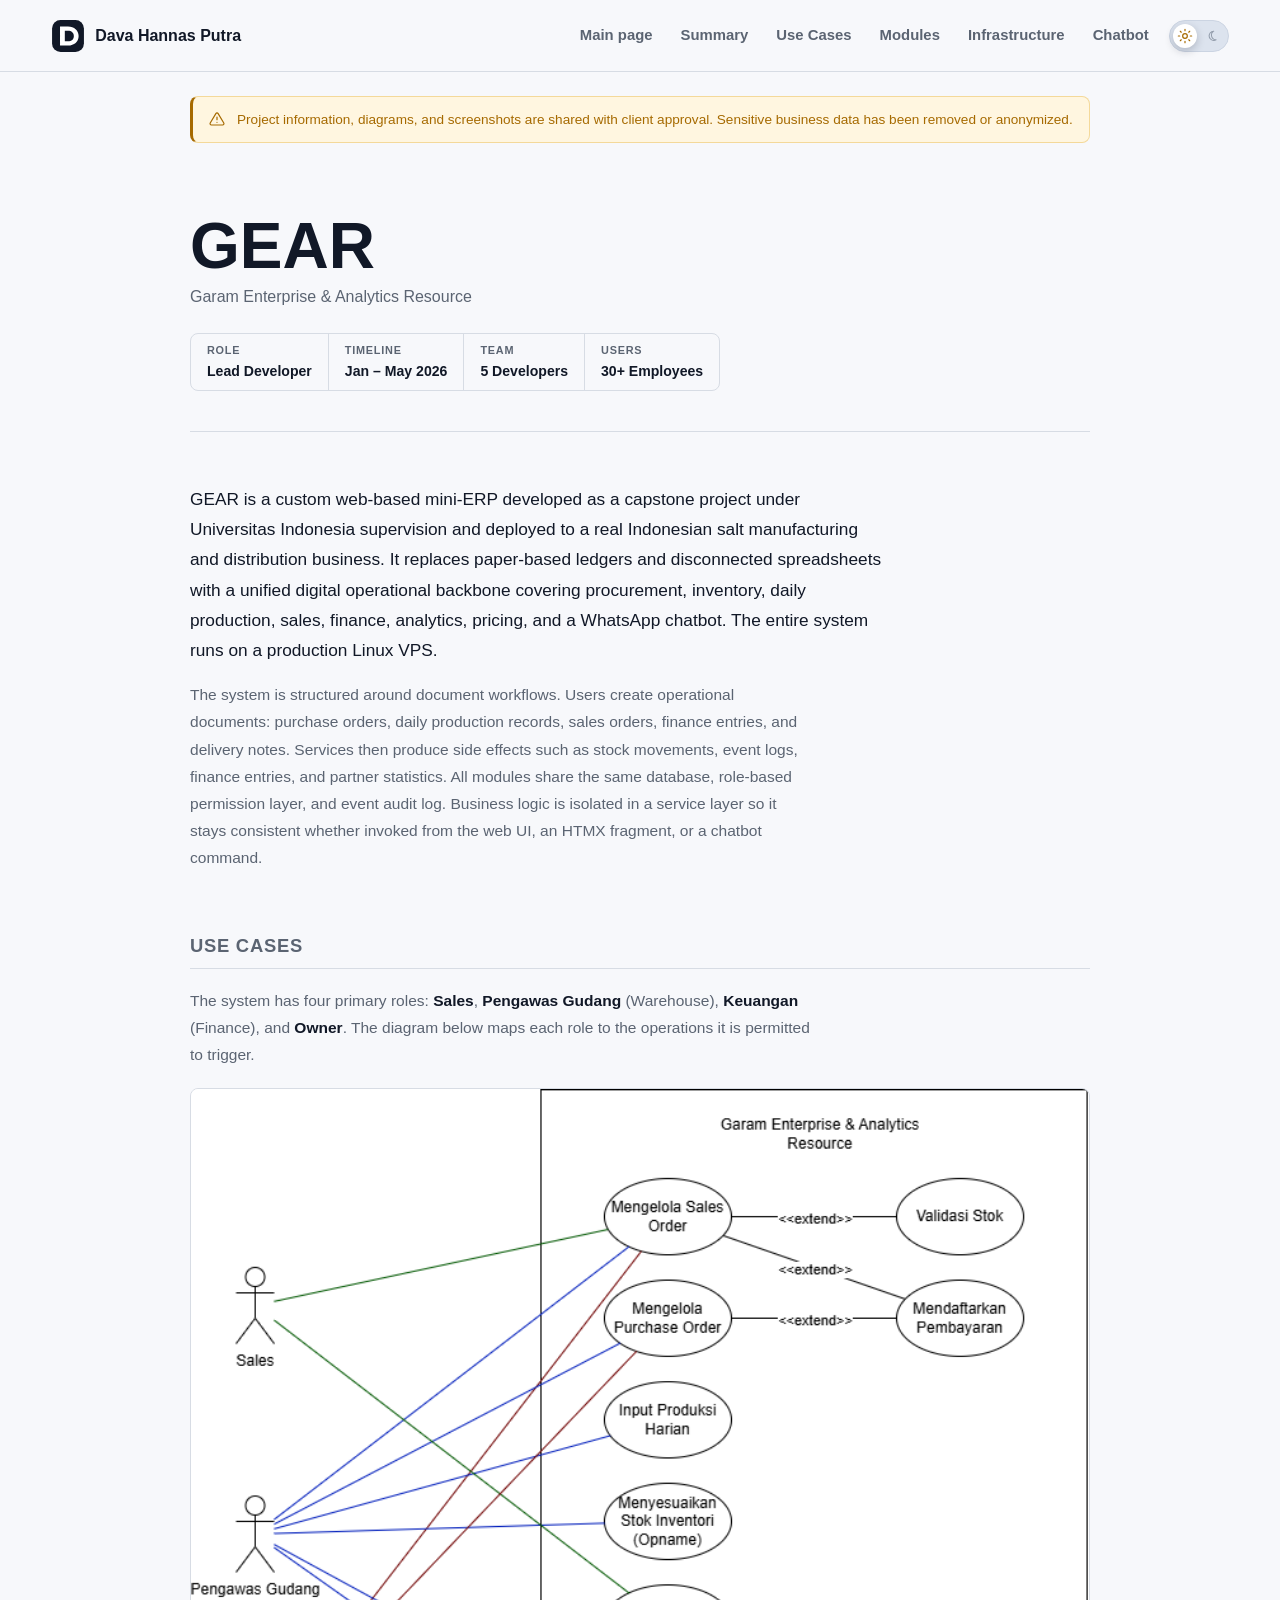
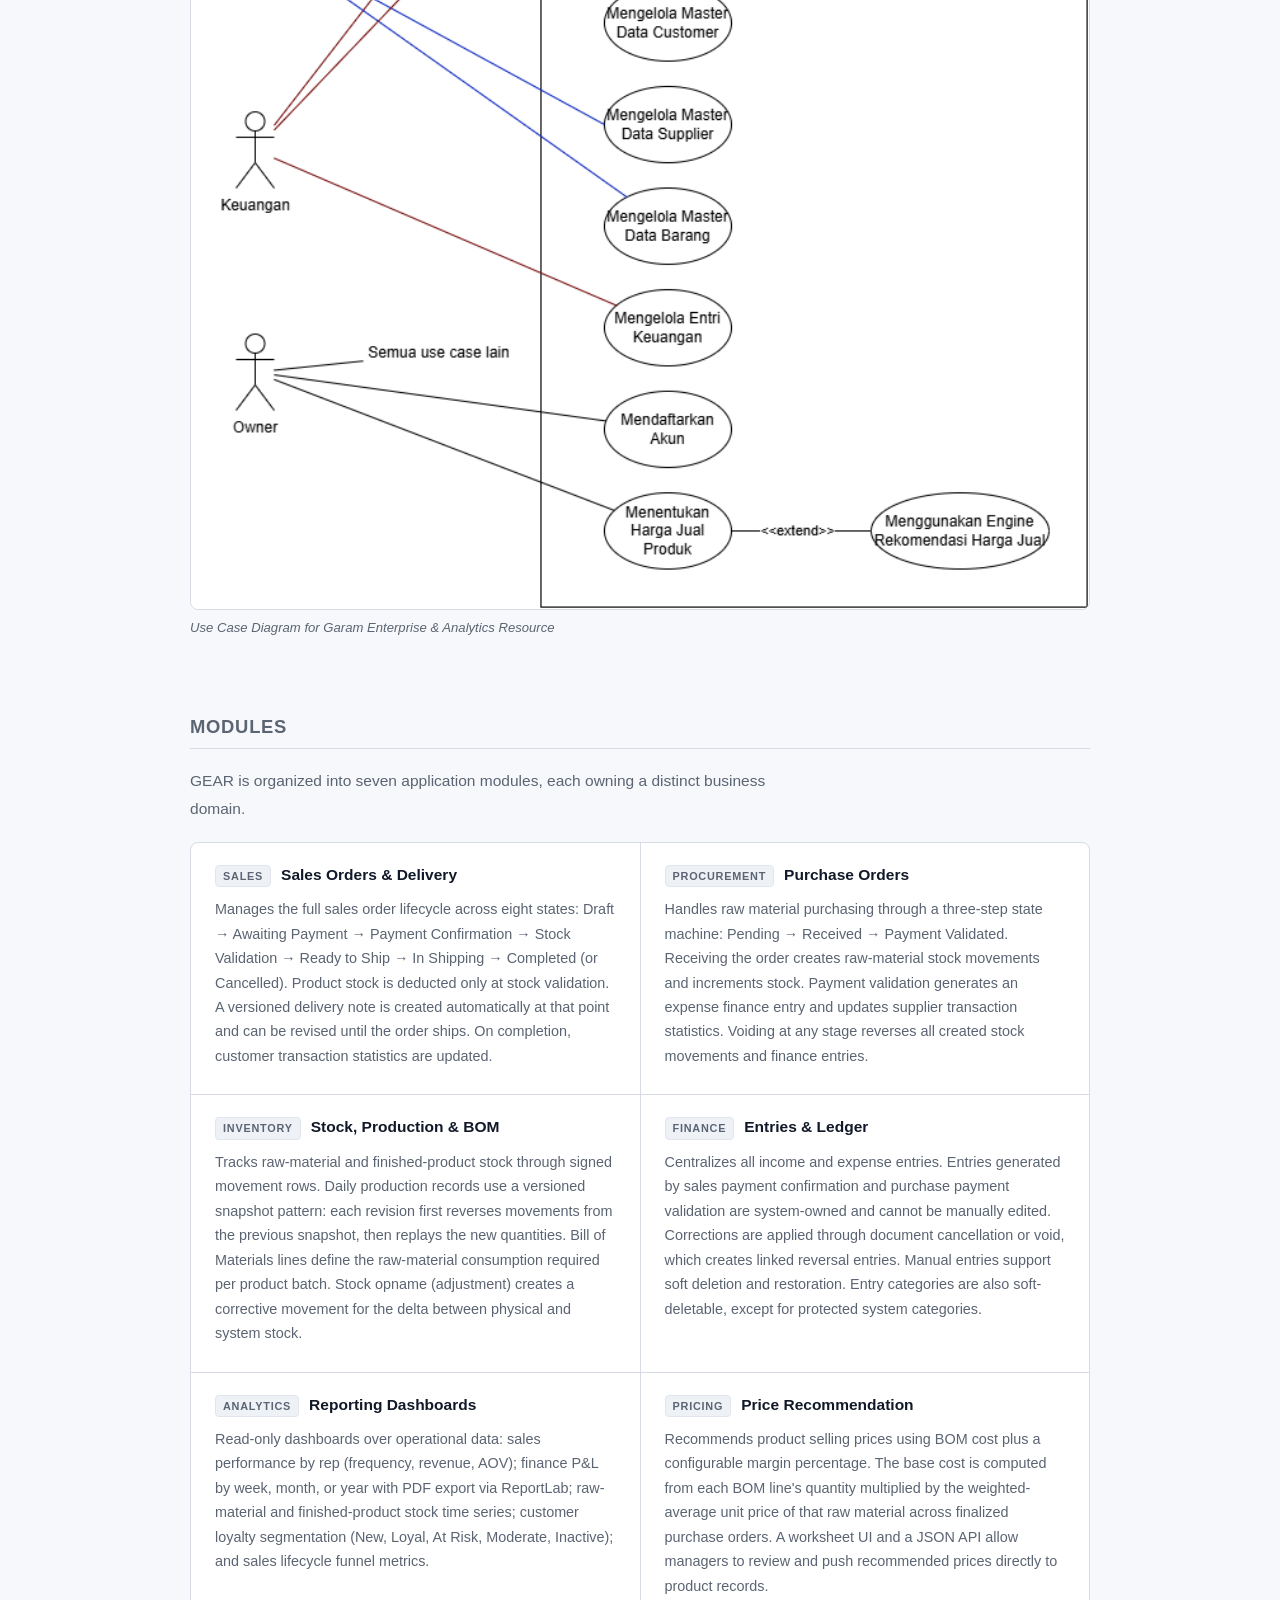
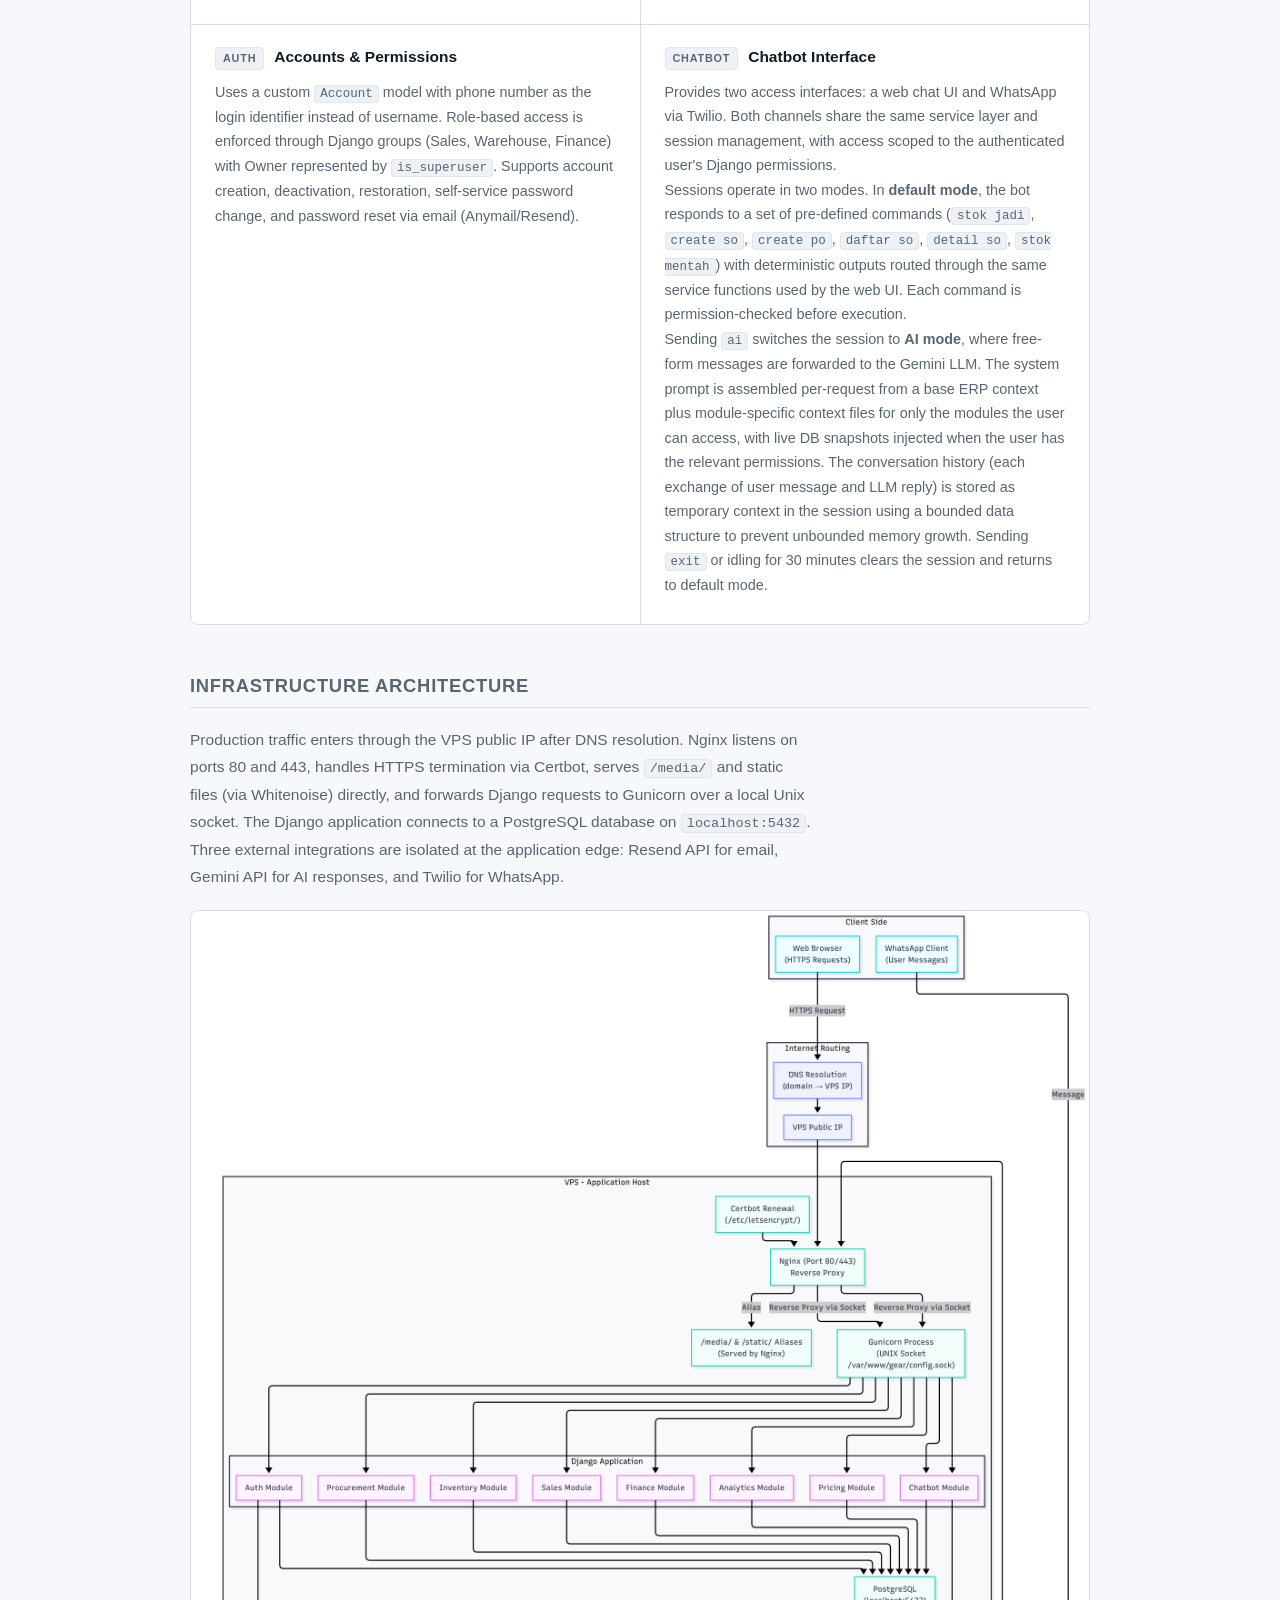
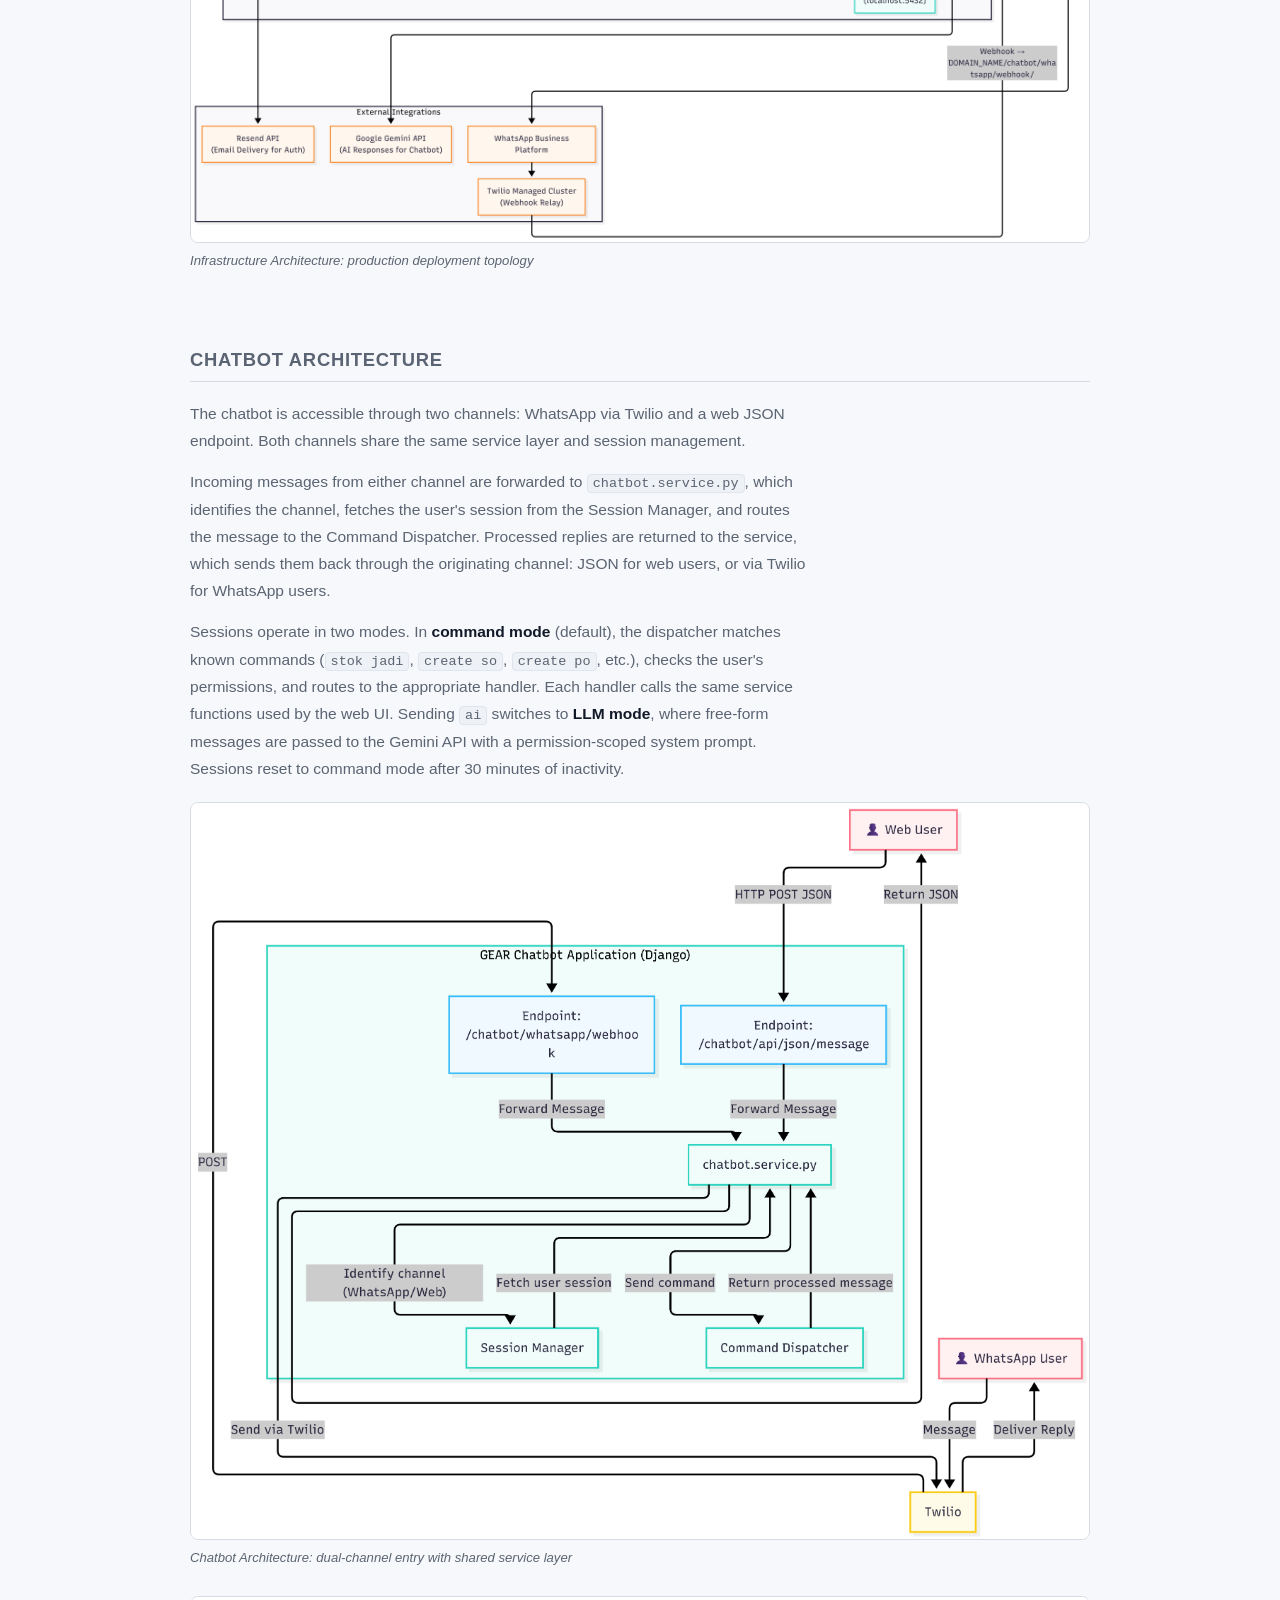
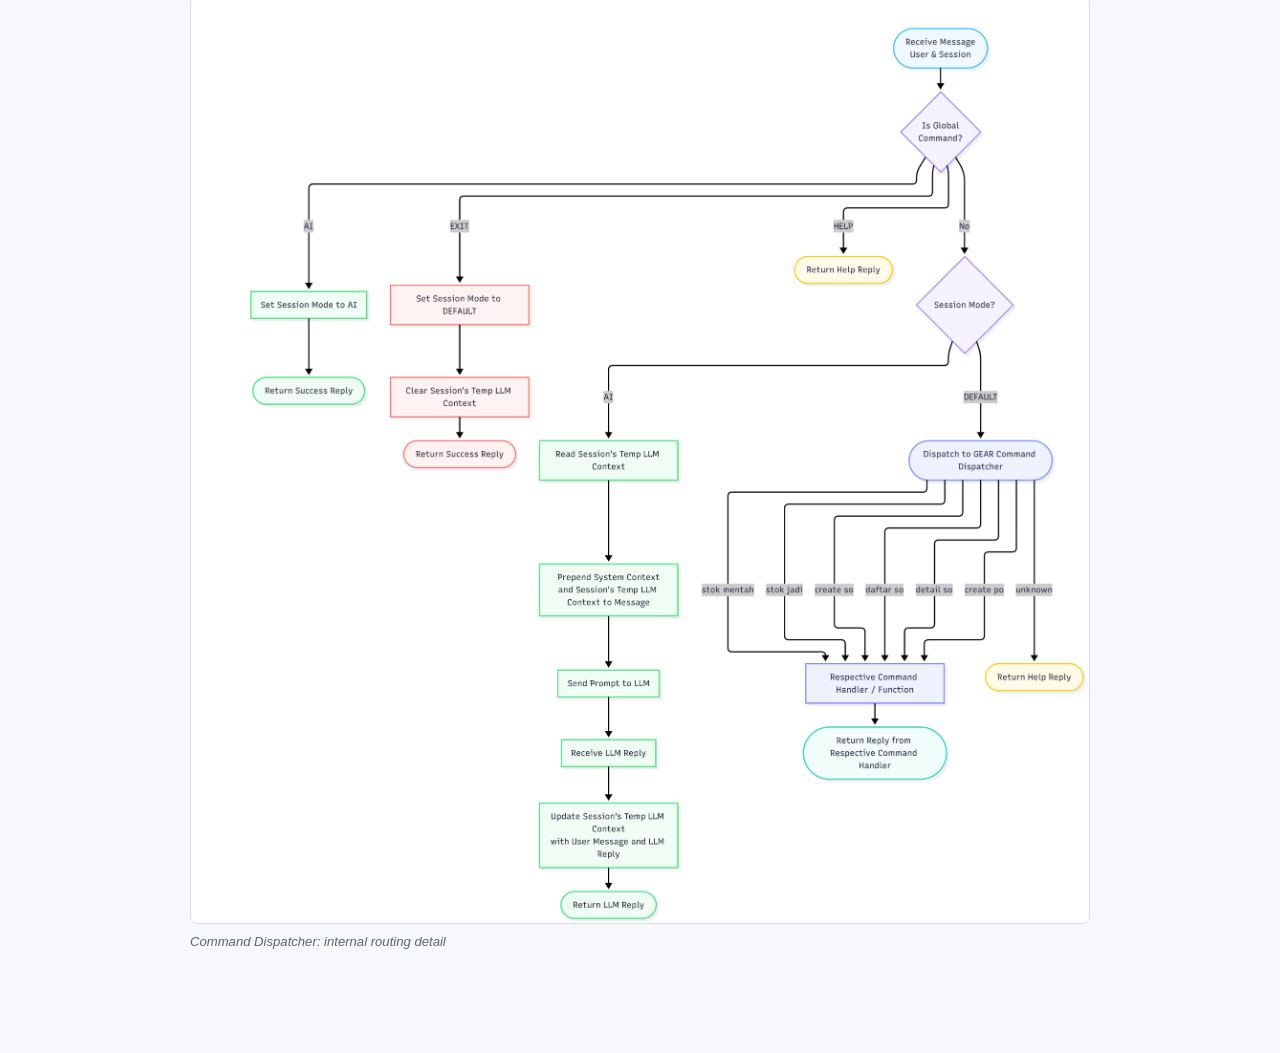
==== gear.html @ cff5798b "feat: add case study for silverscreen" ====
<!DOCTYPE html>
<html lang="en">
  <head>
    <meta charset="UTF-8" />
    <meta name="viewport" content="width=device-width, initial-scale=1.0" />
    <title>GEAR Case Study | Dava Hannas Putra</title>
    <meta
      name="description"
      content="Technical case study for GEAR (Garam Enterprise &amp; Analytics Resource), a custom mini-ERP for a salt manufacturing and distribution company."
    />
    <link rel="icon" type="image/svg+xml" href="assets/d-mark.svg?v=3" />
    <script>
      try {
        if (localStorage.getItem("portfolio-theme") === "dark") {
          document.documentElement.dataset.theme = "dark";
        }
      } catch {}
    </script>
    <link rel="stylesheet" href="styles.css?v=7" />
    <link rel="stylesheet" href="project-detail.css?v=4" />
  </head>
  <body>
    <header class="site-header">
      <a class="brand" href="index.html" aria-label="Dava Hannas Putra portfolio home">
        <img class="brand-mark" src="assets/d-mark.svg?v=3" alt="" />
        <span>Dava Hannas Putra</span>
      </a>
      <div class="header-controls">
        <nav class="site-nav" aria-label="Page navigation">
          <a href="index.html#experience">Main page</a>
          <a href="#summary">Summary</a>
          <a href="#use-cases">Use Cases</a>
          <a href="#modules">Modules</a>
          <a href="#infrastructure">Infrastructure</a>
          <a href="#chatbot">Chatbot</a>
        </nav>
        <button
          class="theme-toggle"
          type="button"
          aria-label="Switch to dark mode"
          aria-pressed="false"
          title="Switch to dark mode"
        >
          <span class="theme-toggle-track" aria-hidden="true">
            <svg class="theme-icon theme-icon-sun" viewBox="0 0 24 24">
              <circle cx="12" cy="12" r="3.5" />
              <path d="M12 2v2M12 20v2M4.93 4.93l1.42 1.42M17.66 17.66l1.41 1.41M2 12h2M20 12h2M4.93 19.07l1.42-1.41M17.66 6.34l1.41-1.41" />
            </svg>
            <svg class="theme-icon theme-icon-moon" viewBox="0 0 24 24">
              <path d="M20.4 15.2A8.5 8.5 0 0 1 8.8 3.6 8.5 8.5 0 1 0 20.4 15.2Z" />
            </svg>
            <span class="theme-toggle-thumb"></span>
          </span>
        </button>
      </div>
    </header>

    <main class="cs-main">

      <div class="cs-notice" role="note">
        <svg viewBox="0 0 24 24" aria-hidden="true"><path d="M12 9v4M12 17h.01M10.29 3.86L1.82 18a2 2 0 0 0 1.71 3h16.94a2 2 0 0 0 1.71-3L13.71 3.86a2 2 0 0 0-3.42 0Z"/></svg>
        <p>Project information, diagrams, and screenshots are shared with client approval. Sensitive business data has been removed or anonymized.</p>
      </div>

      <!-- ── Page header ──────────────────────────────────────────── -->
      <div class="cs-header">

        <h1>GEAR</h1>
        <p class="cs-subtitle">Garam Enterprise &amp; Analytics Resource</p>
        <dl class="cs-meta">
          <div><dt>Role</dt><dd>Lead Developer</dd></div>
          <div><dt>Timeline</dt><dd>Jan – May 2026</dd></div>
          <div><dt>Team</dt><dd>5 Developers</dd></div>
          <div><dt>Users</dt><dd>30+ Employees</dd></div>
        </dl>
      </div>

      <!-- ── High-level description ───────────────────────────────── -->
      <section class="cs-section" id="summary">
        <p class="cs-lead">
          GEAR is a custom web-based mini-ERP developed as a capstone project under Universitas Indonesia
          supervision and deployed to a real Indonesian salt manufacturing and distribution business.
          It replaces paper-based ledgers and disconnected spreadsheets with a unified digital operational
           backbone covering procurement, inventory, daily production, sales, finance, analytics, pricing,
           and a WhatsApp chatbot. The entire system runs on a production Linux VPS.
        </p>
        <p class="cs-body">
           The system is structured around document workflows. Users create operational documents: purchase
           orders, daily production records, sales orders, finance entries, and delivery notes. Services then
           produce side effects such as stock movements, event logs, finance entries, and partner statistics.
          All modules share the same database, role-based permission layer, and event audit log. Business logic
          is isolated in a service layer so it stays consistent whether invoked from the web UI, an HTMX
          fragment, or a chatbot command.
        </p>
      </section>

      <!-- ── Use Case Diagram ─────────────────────────────────────── -->
      <section class="cs-section" id="use-cases">
        <h2>Use Cases</h2>
        <p class="cs-body">
          The system has four primary roles: <strong>Sales</strong>, <strong>Pengawas Gudang</strong>
          (Warehouse), <strong>Keuangan</strong> (Finance), and <strong>Owner</strong>. The diagram below maps
          each role to the operations it is permitted to trigger.
        </p>
        <figure class="cs-figure">
          <img
            src="assets/gear/diagrams/gear-ucd.png"
            alt="GEAR use case diagram showing roles and permitted operations"
            loading="lazy"
          />
          <figcaption>Use Case Diagram for Garam Enterprise &amp; Analytics Resource</figcaption>
        </figure>
      </section>

      <!-- ── Module Cards ─────────────────────────────────────────── -->
      <section class="cs-section" id="modules">
        <h2>Modules</h2>
        <p class="cs-body">
          GEAR is organized into seven application modules, each owning a distinct business domain.
        </p>
        <div class="cs-module-grid">

          <article class="cs-module-card">
            <div class="cs-module-head">
              <span class="cs-module-tag">Sales</span>
              <h3>Sales Orders &amp; Delivery</h3>
            </div>
            <p>
              Manages the full sales order lifecycle across eight states: Draft → Awaiting Payment →
              Payment Confirmation → Stock Validation → Ready to Ship → In Shipping → Completed (or Cancelled).
              Product stock is deducted only at stock validation. A versioned delivery note is created
              automatically at that point and can be revised until the order ships. On completion, customer
              transaction statistics are updated.
            </p>
          </article>

          <article class="cs-module-card">
            <div class="cs-module-head">
              <span class="cs-module-tag">Procurement</span>
              <h3>Purchase Orders</h3>
            </div>
            <p>
              Handles raw material purchasing through a three-step state machine: Pending → Received →
              Payment Validated. Receiving the order creates raw-material stock movements and increments stock.
              Payment validation generates an expense finance entry and updates supplier transaction statistics.
              Voiding at any stage reverses all created stock movements and finance entries.
            </p>
          </article>

          <article class="cs-module-card">
            <div class="cs-module-head">
              <span class="cs-module-tag">Inventory</span>
              <h3>Stock, Production &amp; BOM</h3>
            </div>
            <p>
              Tracks raw-material and finished-product stock through signed movement rows. Daily production
              records use a versioned snapshot pattern: each revision first reverses movements from the
              previous snapshot, then replays the new quantities. Bill of Materials lines define the
              raw-material consumption required per product batch. Stock opname (adjustment) creates a
              corrective movement for the delta between physical and system stock.
            </p>
          </article>

          <article class="cs-module-card">
            <div class="cs-module-head">
              <span class="cs-module-tag">Finance</span>
              <h3>Entries &amp; Ledger</h3>
            </div>
            <p>
              Centralizes all income and expense entries. Entries generated by sales payment confirmation and
              purchase payment validation are system-owned and cannot be manually edited. Corrections are
              applied through document cancellation or void, which creates linked reversal entries. Manual entries
              support soft deletion and restoration. Entry categories are also soft-deletable, except for
              protected system categories.
            </p>
          </article>

          <article class="cs-module-card">
            <div class="cs-module-head">
              <span class="cs-module-tag">Analytics</span>
              <h3>Reporting Dashboards</h3>
            </div>
            <p>
              Read-only dashboards over operational data: sales performance by rep (frequency, revenue, AOV);
              finance P&amp;L by week, month, or year with PDF export via ReportLab; raw-material and
              finished-product stock time series; customer loyalty segmentation (New, Loyal, At Risk,
              Moderate, Inactive); and sales lifecycle funnel metrics.
            </p>
          </article>

          <article class="cs-module-card">
            <div class="cs-module-head">
              <span class="cs-module-tag">Pricing</span>
              <h3>Price Recommendation</h3>
            </div>
            <p>
              Recommends product selling prices using BOM cost plus a configurable margin percentage. The base
              cost is computed from each BOM line's quantity multiplied by the weighted-average unit price of
              that raw material across finalized purchase orders. A worksheet UI and a JSON API allow managers
              to review and push recommended prices directly to product records.
            </p>
          </article>

          <article class="cs-module-card">
            <div class="cs-module-head">
              <span class="cs-module-tag">Auth</span>
              <h3>Accounts &amp; Permissions</h3>
            </div>
            <p>
              Uses a custom <code>Account</code> model with phone number as the login identifier instead of
              username. Role-based access is enforced through Django groups (Sales, Warehouse, Finance) with
              Owner represented by <code>is_superuser</code>. Supports account creation, deactivation,
              restoration, self-service password change, and password reset via email (Anymail/Resend).
            </p>
          </article>

          <article class="cs-module-card">
            <div class="cs-module-head">
              <span class="cs-module-tag">Chatbot</span>
              <h3>Chatbot Interface</h3>
            </div>
            <p>
              Provides two access interfaces: a web chat UI and WhatsApp via Twilio. Both channels share the
              same service layer and session management, with access scoped to the authenticated user's
              Django permissions.
            </p>
            <p>
              Sessions operate in two modes. In <strong>default mode</strong>, the bot responds to a set of
              pre-defined commands (<code>stok jadi</code>, <code>create so</code>, <code>create po</code>,
              <code>daftar so</code>, <code>detail so</code>, <code>stok mentah</code>) with deterministic
              outputs routed through the same service functions used by the web UI. Each command is
              permission-checked before execution.
            </p>
            <p>
              Sending <code>ai</code> switches the session to <strong>AI mode</strong>, where free-form
              messages are forwarded to the Gemini LLM. The system prompt is assembled per-request from a
              base ERP context plus module-specific context files for only the modules the user can access,
              with live DB snapshots injected when the user has the relevant permissions. The conversation
              history (each exchange of user message and LLM reply) is stored as temporary context in the
              session using a bounded data structure to prevent unbounded memory growth. Sending
              <code>exit</code> or idling for 30 minutes clears the session and returns to default mode.
            </p>
          </article>

        </div>
      </section>

      <!-- ── Infrastructure ───────────────────────────────────────── -->
      <section class="cs-section" id="infrastructure">
        <h2>Infrastructure Architecture</h2>
        <p class="cs-body">
          Production traffic enters through the VPS public IP after DNS resolution. Nginx listens on ports 80
          and 443, handles HTTPS termination via Certbot, serves <code>/media/</code> and static files
          (via Whitenoise) directly, and forwards Django requests to Gunicorn over a local Unix socket.
           The Django application connects to a PostgreSQL database on <code>localhost:5432</code>.
           Three external integrations are isolated at the application edge: Resend API for email,
           Gemini API for AI responses, and Twilio for WhatsApp.
        </p>
        <figure class="cs-figure">
          <img
            src="assets/gear/diagrams/gear-infra-arch.png"
            alt="GEAR infrastructure architecture diagram"
            loading="lazy"
          />
          <figcaption>Infrastructure Architecture: production deployment topology</figcaption>
        </figure>
      </section>

      <!-- ── Chatbot Architecture ─────────────────────────────────── -->
      <section class="cs-section" id="chatbot">
        <h2>Chatbot Architecture</h2>
        <p class="cs-body">
          The chatbot is accessible through two channels: WhatsApp via Twilio and a web JSON endpoint.
          Both channels share the same service layer and session management.
        </p>
        <p class="cs-body">
          Incoming messages from either channel are forwarded to <code>chatbot.service.py</code>, which
          identifies the channel, fetches the user's session from the Session Manager, and routes the message
          to the Command Dispatcher. Processed replies are returned to the service, which sends them back
          through the originating channel: JSON for web users, or via Twilio for WhatsApp users.
        </p>
        <p class="cs-body">
          Sessions operate in two modes. In <strong>command mode</strong> (default), the dispatcher matches
          known commands (<code>stok jadi</code>, <code>create so</code>, <code>create po</code>, etc.),
          checks the user's permissions, and routes to the appropriate handler. Each handler calls the same
          service functions used by the web UI. Sending <code>ai</code> switches to <strong>LLM mode</strong>, where
          free-form messages are passed to the Gemini API with a permission-scoped system prompt.
          Sessions reset to command mode after 30 minutes of inactivity.
        </p>
        <figure class="cs-figure">
          <img
            src="assets/gear/diagrams/gear-chatbot-arch.png"
            alt="GEAR chatbot architecture showing two entry points and shared service layer"
            loading="lazy"
          />
          <figcaption>Chatbot Architecture: dual-channel entry with shared service layer</figcaption>
        </figure>
        <figure class="cs-figure">
          <img
            src="assets/gear/diagrams/gear-chatbot-command-dispatcher-arch.png"
            alt="GEAR chatbot command dispatcher architecture diagram"
            loading="lazy"
          />
          <figcaption>Command Dispatcher: internal routing detail</figcaption>
        </figure>
      </section>


    </main>

    <script src="theme.js?v=1"></script>
  </body>
</html>
---- styles.css ----
:root {
  color-scheme: light;
  --ink: #111827;
  --muted: #5b6472;
  --line: #d7dce4;
  --paper: #f7f8fb;
  --panel: #ffffff;
  --interactive: #ffffff;
  --header-bg: rgba(247, 248, 251, 0.94);
  --nav-hover: #e9edf5;
  --card-line: #e0e5ee;
  --on-strong: #ffffff;
  --primary-bg: #111827;
  --primary-text: #ffffff;
  --featured-bg: #237a57;
  --featured-muted: rgba(255, 255, 255, 0.82);
  --tag-text: #293241;
  --tag-bg: #edf1f7;
  --tag-line: #dfe5ef;
  --blue: #2457c5;
  --blue-soft: #edf2ff;
  --blue-soft-line: #dce5fb;
  --green: #237a57;
  --green-soft: #edf8f3;
  --green-soft-line: #d9eee4;
  --coral: #c94b3d;
  --coral-soft: #fff1ef;
  --coral-soft-line: #f4deda;
  --gold: #a66a00;
  --soft: #eef2f7;
  --shadow: 0 20px 50px rgba(17, 24, 39, 0.08);
  --toggle-bg: #dce3ee;
  --toggle-line: #cbd4e2;
  --toggle-thumb: #ffffff;
  --toggle-sun: #a66a00;
  --toggle-moon: #697586;
  --project-hover-shadow: 0 22px 45px rgba(36, 87, 197, 0.18);
}

:root[data-theme="dark"] {
  color-scheme: dark;
  --ink: #f3f6fb;
  --muted: #aeb8c7;
  --line: #303a49;
  --paper: #10151d;
  --panel: #171e28;
  --interactive: #171e28;
  --header-bg: rgba(16, 21, 29, 0.92);
  --nav-hover: #252f3d;
  --card-line: #303b4b;
  --on-strong: #ffffff;
  --primary-bg: #f3f6fb;
  --primary-text: #10151d;
  --featured-bg: #1d684b;
  --featured-muted: rgba(255, 255, 255, 0.78);
  --tag-text: #d5deeb;
  --tag-bg: #222c39;
  --tag-line: #344153;
  --blue: #8cafff;
  --blue-soft: #202d48;
  --blue-soft-line: #344a70;
  --green: #63d2a1;
  --green-soft: #1d342c;
  --green-soft-line: #315443;
  --coral: #ff9589;
  --coral-soft: #3d292a;
  --coral-soft-line: #63403f;
  --gold: #e5ad45;
  --soft: #202936;
  --shadow: 0 20px 50px rgba(0, 0, 0, 0.32);
  --toggle-bg: #293548;
  --toggle-line: #3b4a60;
  --toggle-thumb: #f3f6fb;
  --toggle-sun: #7f8b9d;
  --toggle-moon: #8cafff;
  --project-hover-shadow: 0 22px 45px rgba(0, 0, 0, 0.44);
}

* {
  box-sizing: border-box;
}

html {
  scroll-behavior: smooth;
}

body {
  margin: 0;
  overflow-x: hidden;
  color: var(--ink);
  background: var(--paper);
  font-family: Arial, Helvetica, sans-serif;
  line-height: 1.5;
}

body,
.brand-mark,
.site-nav a,
.button,
.profile-card,
.metric-row span,
.tag-list span,
.skill-icon {
  transition:
    color 420ms ease,
    background-color 420ms ease,
    border-color 420ms ease,
    box-shadow 420ms ease;
}

.site-header,
.profile-panel,
.project-card,
.skill-card,
.timeline-item {
  transition:
    background-color 420ms ease,
    border-color 420ms ease,
    box-shadow 420ms ease;
}

.eyebrow,
.hero-text,
.profile-card span,
.profile-card.featured span,
.summary-strip > p,
.metric-row strong,
.section-heading p:not(.eyebrow),
.project-type,
.project-content > p,
.timeline-item > div p:not(.project-type),
.education-section p,
.contact-section p:not(.eyebrow),
.proof-points,
.skill-card ul {
  transition: color 420ms ease;
}

.proof-points li::before,
.skill-card li {
  transition:
    background-color 420ms ease,
    border-color 420ms ease;
}

img {
  display: block;
  max-width: 100%;
}

a {
  color: inherit;
}

.site-header {
  position: sticky;
  top: 0;
  z-index: 10;
  display: flex;
  align-items: center;
  justify-content: space-between;
  gap: 24px;
  min-height: 72px;
  padding: 14px clamp(18px, 4vw, 56px);
  background: var(--header-bg);
  border-bottom: 1px solid var(--line);
  backdrop-filter: blur(14px);
}

.brand,
.header-controls,
.site-nav,
.hero-actions,
.contact-links,
.tag-list,
.metric-row {
  display: flex;
  align-items: center;
}

.brand {
  min-width: 0;
  gap: 10px;
  font-weight: 800;
  text-decoration: none;
}

.brand-mark {
  display: block;
  flex: 0 0 auto;
  width: 34px;
  height: 34px;
  border-radius: 8px;
}

.header-controls {
  min-width: 0;
  justify-content: flex-end;
  gap: 10px;
}

.site-nav {
  flex-wrap: wrap;
  justify-content: flex-end;
  gap: 8px;
}

.site-nav a {
  padding: 8px 10px;
  color: var(--muted);
  font-size: 0.93rem;
  font-weight: 700;
  text-decoration: none;
  border-radius: 8px;
}

.site-nav a:hover,
.site-nav a:focus-visible {
  color: var(--ink);
  background: var(--nav-hover);
}

.theme-toggle {
  flex: 0 0 auto;
  padding: 0;
  cursor: pointer;
  background: transparent;
  border: 0;
  border-radius: 999px;
}

.theme-toggle:focus-visible {
  outline: 3px solid var(--blue);
  outline-offset: 3px;
}

.theme-toggle-track {
  position: relative;
  display: block;
  width: 60px;
  height: 32px;
  color: var(--toggle-moon);
  background: var(--toggle-bg);
  border: 1px solid var(--toggle-line);
  border-radius: 999px;
  transition:
    color 420ms ease,
    background-color 420ms ease,
    border-color 420ms ease,
    transform 240ms ease;
}

.theme-toggle:hover .theme-toggle-track {
  transform: scale(1.04);
}

.theme-toggle:active .theme-toggle-track {
  transform: scale(0.97);
}

.theme-icon {
  position: absolute;
  top: 7px;
  z-index: 2;
  width: 16px;
  height: 16px;
  fill: none;
  stroke: currentColor;
  stroke-linecap: round;
  stroke-linejoin: round;
  stroke-width: 1.8;
  transition:
    color 420ms ease,
    opacity 420ms ease,
    transform 520ms cubic-bezier(0.22, 1, 0.36, 1);
}

.theme-icon-sun {
  left: 7px;
  color: var(--toggle-sun);
}

.theme-icon-moon {
  right: 7px;
  color: var(--toggle-moon);
}

.theme-toggle-thumb {
  position: absolute;
  top: 3px;
  left: 3px;
  z-index: 1;
  width: 24px;
  height: 24px;
  background: var(--toggle-thumb);
  border-radius: 50%;
  box-shadow: 0 3px 9px rgba(17, 24, 39, 0.22);
  transition:
    background-color 420ms ease,
    box-shadow 420ms ease,
    transform 520ms cubic-bezier(0.22, 1, 0.36, 1);
}

:root[data-theme="dark"] .theme-toggle-thumb {
  transform: translateX(28px);
}

:root[data-theme="dark"] .theme-icon-sun {
  opacity: 0.65;
  transform: rotate(-90deg) scale(0.8);
}

:root:not([data-theme="dark"]) .theme-icon-moon {
  opacity: 0.65;
  transform: rotate(30deg) scale(0.82);
}

main {
  width: min(1180px, calc(100% - 36px));
  margin: 0 auto;
}

.hero-section {
  display: grid;
  grid-template-columns: minmax(0, 1.15fr) minmax(300px, 0.85fr);
  gap: clamp(28px, 5vw, 72px);
  align-items: center;
  min-height: min(760px, calc(100vh - 72px));
  padding: 58px 0 46px;
}

.hero-copy,
.profile-panel,
.section-heading,
.project-card,
.timeline-item,
.education-section {
  min-width: 0;
}

.eyebrow {
  max-width: 100%;
  margin: 0 0 12px;
  color: var(--blue);
  font-size: 0.76rem;
  font-weight: 800;
  letter-spacing: 0;
  text-transform: uppercase;
}

h1,
h2,
h3,
p,
li,
strong {
  overflow-wrap: break-word;
}

.site-header > *,
main > *,
.profile-card,
.skill-card,
.project-card {
  min-width: 0;
}

h1 {
  max-width: 10ch;
  margin: 0;
  font-size: 6.4rem;
  line-height: 0.92;
  letter-spacing: 0;
}

h2 {
  margin: 0;
  font-size: 3.6rem;
  line-height: 1;
  letter-spacing: 0;
}

h3 {
  margin: 0;
  font-size: 1.08rem;
  line-height: 1.25;
  letter-spacing: 0;
}

.hero-text {
  max-width: 760px;
  margin: 22px 0 0;
  color: var(--muted);
  font-size: 1.12rem;
}

.hero-actions,
.contact-links {
  flex-wrap: wrap;
  gap: 10px;
  margin-top: 28px;
}

.button {
  min-height: 42px;
  padding: 10px 14px;
  color: var(--ink);
  font-weight: 800;
  text-align: center;
  text-decoration: none;
  background: var(--interactive);
  border: 1px solid var(--line);
  border-radius: 8px;
}

.button:hover,
.button:focus-visible {
  border-color: var(--ink);
}

.button.primary {
  color: var(--primary-text);
  background: var(--primary-bg);
  border-color: var(--primary-bg);
}

.button-with-icon {
  display: inline-flex;
  gap: 8px;
  align-items: center;
  justify-content: center;
}

.button-icon {
  flex: 0 0 auto;
  width: 18px;
  height: 18px;
  object-fit: contain;
}

.button-icon-svg {
  flex: 0 0 auto;
  width: 18px;
  height: 18px;
  fill: none;
  stroke: currentColor;
  stroke-linecap: round;
  stroke-linejoin: round;
  stroke-width: 1.8;
}

.profile-panel {
  display: grid;
  grid-template-columns: repeat(2, minmax(0, 1fr));
  gap: 12px;
  padding: 14px;
  background: var(--panel);
  border: 1px solid var(--line);
  border-radius: 8px;
  box-shadow: var(--shadow);
}

.profile-card {
  min-height: 126px;
  padding: 18px;
  overflow: hidden;
  background: var(--soft);
  border: 1px solid var(--card-line);
  border-radius: 8px;
}

.profile-card span {
  display: block;
  margin-bottom: 10px;
  color: var(--green);
  font-size: 0.75rem;
  font-weight: 900;
  text-transform: uppercase;
}

.profile-card strong {
  display: block;
  font-size: 1.05rem;
  line-height: 1.25;
  overflow-wrap: anywhere;
}

.profile-card.featured {
  grid-column: span 2;
  color: var(--on-strong);
  background: var(--featured-bg);
  border-color: var(--featured-bg);
}

.profile-card.featured span {
  color: var(--featured-muted);
}

.profile-card.featured strong {
  font-size: 1.8rem;
}

.profile-card:last-child {
  grid-column: span 2;
}

.section-block {
  padding: 84px 0;
  border-top: 1px solid var(--line);
}

.summary-strip {
  display: grid;
  grid-template-columns: minmax(0, 1fr) auto;
  gap: 24px;
  align-items: center;
  padding: 32px 0;
}

.summary-strip > p {
  max-width: 720px;
  margin: 0;
  color: var(--ink);
  font-size: 1.32rem;
  font-weight: 800;
}

.metric-row {
  flex-wrap: wrap;
  justify-content: flex-end;
  gap: 10px;
}

.metric-row span {
  padding: 10px 12px;
  color: var(--muted);
  background: var(--interactive);
  border: 1px solid var(--line);
  border-radius: 8px;
}

.metric-row strong {
  color: var(--ink);
}

.section-heading {
  display: grid;
  grid-template-columns: minmax(0, 0.95fr) minmax(260px, 0.65fr);
  gap: 28px;
  align-items: end;
  margin-bottom: 30px;
}

.section-heading p:not(.eyebrow) {
  margin: 0;
  color: var(--muted);
}

.section-heading.title-only {
  display: block;
}

.project-grid {
  display: grid;
  grid-template-columns: repeat(2, minmax(0, 1fr));
  gap: 14px;
}

.project-card,
.skill-card,
.timeline-item {
  background: var(--panel);
  border: 1px solid var(--line);
  border-radius: 8px;
}

.project-card {
  position: relative;
  display: block;
  overflow: hidden;
  color: inherit;
  text-decoration: none;
  cursor: pointer;
  outline: none;
  transition:
    background-color 420ms ease,
    border-color 240ms ease,
    box-shadow 300ms ease,
    transform 300ms cubic-bezier(0.22, 1, 0.36, 1);
}

.project-card::after {
  position: absolute;
  top: 14px;
  right: 14px;
  display: grid;
  width: 30px;
  height: 30px;
  place-items: center;
  color: var(--blue);
  font-size: 1.15rem;
  content: "\2192";
  background: var(--blue-soft);
  border: 1px solid var(--blue-soft-line);
  border-radius: 8px;
  opacity: 0;
  transform: translate(-6px, 6px);
  transition:
    color 240ms ease,
    background-color 420ms ease,
    border-color 420ms ease,
    opacity 240ms ease,
    transform 300ms cubic-bezier(0.22, 1, 0.36, 1);
}

.project-card:hover,
.project-card:focus-visible {
  border-color: var(--blue);
  box-shadow: var(--project-hover-shadow);
  transform: translateY(-6px);
}

.project-card:hover::after,
.project-card:focus-visible::after {
  opacity: 1;
  transform: translate(0, 0);
}

.project-content {
  padding: 16px;
}

.project-content > .project-type {
  padding-right: 38px;
}

.project-type {
  margin: 0 0 8px;
  color: var(--coral);
  font-size: 0.78rem;
  font-weight: 800;
  text-transform: uppercase;
}

.project-content > p,
.timeline-item > div p:not(.project-type),
.education-section p,
.contact-section p:not(.eyebrow) {
  margin: 10px 0 0;
  color: var(--muted);
}

.proof-points {
  display: grid;
  gap: 8px;
  padding: 0;
  margin: 16px 0 0;
  color: var(--muted);
  font-size: 0.92rem;
  list-style: none;
}

.proof-points li {
  position: relative;
  padding-left: 17px;
}

.proof-points li::before {
  position: absolute;
  top: 0.66em;
  left: 0;
  width: 6px;
  height: 6px;
  content: "";
  background: var(--gold);
  border-radius: 50%;
}

.tag-list {
  flex-wrap: wrap;
  gap: 8px;
  margin-top: 18px;
}

.tag-list span {
  padding: 6px 9px;
  color: var(--tag-text);
  font-size: 0.82rem;
  font-weight: 800;
  background: var(--tag-bg);
  border: 1px solid var(--tag-line);
  border-radius: 8px;
}

.skills-grid {
  display: grid;
  grid-template-columns: repeat(3, minmax(0, 1fr));
  gap: 14px;
}

.skill-card {
  padding: 20px;
}

.skill-card-heading {
  display: flex;
  gap: 12px;
  align-items: center;
  margin-bottom: 14px;
}

.skill-card-heading h3 {
  margin: 0;
}

.skill-icon {
  display: grid;
  flex: 0 0 auto;
  width: 42px;
  height: 42px;
  place-items: center;
  color: var(--blue);
  background: var(--blue-soft);
  border: 1px solid var(--blue-soft-line);
  border-radius: 8px;
}

.skill-icon svg {
  width: 23px;
  height: 23px;
  fill: none;
  stroke: currentColor;
  stroke-linecap: round;
  stroke-linejoin: round;
  stroke-width: 1.8;
}

.skill-card:nth-child(2) .skill-icon,
.skill-card:nth-child(5) .skill-icon {
  color: var(--green);
  background: var(--green-soft);
  border-color: var(--green-soft-line);
}

.skill-card:nth-child(3) .skill-icon,
.skill-card:nth-child(6) .skill-icon {
  color: var(--coral);
  background: var(--coral-soft);
  border-color: var(--coral-soft-line);
}

.skill-card ul {
  display: grid;
  gap: 10px;
  padding: 0;
  margin: 0;
  color: var(--muted);
  list-style: none;
}

.skill-card li {
  padding-left: 16px;
  border-left: 3px solid var(--gold);
}

.timeline {
  display: grid;
  gap: 14px;
}

.timeline-item {
  display: grid;
  grid-template-columns: minmax(220px, 0.45fr) minmax(0, 1fr);
  gap: 24px;
  padding: 22px;
}

.experience-details {
  min-width: 0;
}

.experience-details .proof-points {
  margin-top: 0;
}

.education-section {
  display: grid;
}

.education-heading {
  display: flex;
  gap: 24px;
  align-items: center;
  justify-content: space-between;
}

.education-logo {
  flex: 0 0 auto;
  width: clamp(72px, 9vw, 112px);
  height: clamp(72px, 9vw, 112px);
  object-fit: contain;
}

.contact-section {
  display: grid;
  grid-template-columns: minmax(0, 1fr) auto;
  gap: 24px;
  align-items: center;
  padding: 48px 0 70px;
  border-top: 1px solid var(--line);
}

.contact-section p:not(.eyebrow) {
  max-width: 660px;
}

@media (max-width: 980px) {
  .hero-section,
  .summary-strip,
  .section-heading,
  .contact-section,
  .timeline-item {
    grid-template-columns: 1fr;
  }

  .hero-section {
    min-height: auto;
  }

  .metric-row {
    justify-content: flex-start;
  }

  .project-grid {
    grid-template-columns: repeat(2, minmax(0, 1fr));
  }

  .skills-grid {
    grid-template-columns: repeat(2, minmax(0, 1fr));
  }

  .contact-links {
    margin-top: 0;
  }
}

@media (max-width: 620px) {
  main {
    width: calc(100% - 28px);
  }

  .site-header {
    display: grid;
    align-items: start;
    padding-inline: 14px;
  }

  .site-nav {
    justify-content: flex-start;
  }

  .header-controls {
    width: 100%;
    justify-content: space-between;
  }

  .hero-section {
    padding: 48px 0 34px;
  }

  h1 {
    font-size: 3.05rem;
  }

  h2 {
    font-size: 2.2rem;
  }

  .hero-text {
    max-width: 34ch;
    font-size: 1rem;
  }

  .hero-copy .eyebrow {
    max-width: 34ch;
  }

  .hero-actions {
    display: grid;
    grid-template-columns: repeat(3, minmax(0, 1fr));
    max-width: 34ch;
  }

  .profile-panel {
    grid-template-columns: 1fr;
  }

  .profile-card,
  .profile-card.featured,
  .profile-card:last-child {
    grid-column: span 1;
    min-height: 96px;
  }

  .profile-card.featured strong {
    font-size: 1.24rem;
  }

  .section-block {
    padding: 48px 0;
  }

  .summary-strip {
    padding: 28px 0;
  }

  .summary-strip > p {
    font-size: 1.12rem;
  }

  .education-heading {
    gap: 14px;
    align-items: flex-start;
  }

  .education-logo {
    width: 62px;
    height: 62px;
  }

  .metric-row {
    display: grid;
    grid-template-columns: 1fr;
  }

  .project-content,
  .timeline-item,
  .skill-card {
    padding: 18px;
  }

  .project-grid {
    grid-template-columns: 1fr;
  }

  .skills-grid {
    grid-template-columns: 1fr;
  }

  .contact-links {
    align-items: stretch;
    flex-direction: column;
  }

  .button {
    display: inline-flex;
    justify-content: center;
    width: 100%;
  }
}

@media (prefers-reduced-motion: reduce) {
  html {
    scroll-behavior: auto;
  }

  *,
  *::before,
  *::after {
    transition-duration: 0.01ms !important;
  }
}

/* ── GEAR card actions ───────────────────────────────────────── */
.gear-card {
  cursor: default;
}

.gear-card:hover,
.gear-card:focus-visible {
  border-color: var(--line);
  box-shadow: none;
  transform: none;
}

.gear-card::after {
  display: none;
}

.gear-actions {
  display: flex;
  flex-direction: column;
  gap: 6px;
  margin-top: 16px;
}

.gear-btn {
  display: inline-flex;
  align-items: center;
  gap: 7px;
  min-height: 36px;
  padding: 7px 12px;
  font-size: 0.86rem;
  font-weight: 700;
  border-radius: 7px;
  text-decoration: none;
  cursor: pointer;
  transition:
    background-color 200ms ease,
    border-color 200ms ease,
    color 200ms ease;
}

.gear-btn svg {
  flex: 0 0 auto;
  width: 15px;
  height: 15px;
  fill: none;
  stroke: currentColor;
  stroke-linecap: round;
  stroke-linejoin: round;
  stroke-width: 1.8;
}

.gear-btn--disabled {
  position: relative;
  color: var(--muted);
  background: var(--soft);
  border: 1px solid var(--card-line);
  opacity: 1;
  cursor: not-allowed;
  user-select: none;
}

.gear-btn-tooltip {
  position: absolute;
  bottom: calc(100% + 8px);
  left: 0;
  z-index: 20;
  width: 220px;
  padding: 8px 10px;
  color: var(--ink);
  font-size: 0.78rem;
  font-weight: 400;
  line-height: 1.5;
  background: var(--panel);
  border: 1px solid var(--line);
  border-radius: 6px;
  box-shadow: 0 6px 20px rgba(0, 0, 0, 0.12);
  opacity: 0;
  pointer-events: none;
  transform: translateY(4px);
  transition:
    opacity 180ms ease,
    transform 180ms ease;
}

.gear-btn--disabled:hover .gear-btn-tooltip {
  opacity: 1;
  transform: translateY(0);
}
---- project-detail.css ----
.detail-main {
  width: min(1180px, calc(100% - 36px));
  margin: 0 auto;
}

.detail-hero > *,
.detail-section-heading > *,
.detail-split > *,
.detail-proof > *,
.architecture-flow > * {
  min-width: 0;
}

.detail-header-nav {
  display: flex;
  gap: 8px;
  align-items: center;
}

.detail-header-nav a {
  padding: 8px 10px;
  color: var(--muted);
  font-size: 0.93rem;
  font-weight: 700;
  text-decoration: none;
  border-radius: 8px;
  transition:
    color 420ms ease,
    background-color 420ms ease;
}

.detail-header-nav a:hover,
.detail-header-nav a:focus-visible {
  color: var(--ink);
  background: var(--nav-hover);
}

.detail-hero {
  display: grid;
  grid-template-columns: minmax(0, 1.2fr) minmax(290px, 0.8fr);
  gap: clamp(28px, 6vw, 84px);
  align-items: end;
  min-height: min(680px, calc(100vh - 72px));
  padding: 64px 0 52px;
}

.detail-breadcrumb {
  display: inline-flex;
  gap: 8px;
  align-items: center;
  margin-bottom: 42px;
  color: var(--muted);
  font-size: 0.88rem;
  font-weight: 700;
}

.detail-breadcrumb a {
  text-decoration: none;
}

.detail-breadcrumb a:hover,
.detail-breadcrumb a:focus-visible {
  color: var(--blue);
}

.detail-breadcrumb span {
  color: var(--line);
}

.detail-hero h1 {
  max-width: 11ch;
  font-size: clamp(4rem, 9vw, 7.8rem);
}

.detail-hero-copy {
  max-width: 780px;
  margin: 24px 0 0;
  color: var(--muted);
  font-size: clamp(1.05rem, 2vw, 1.25rem);
}

.detail-hero-actions {
  display: flex;
  flex-wrap: wrap;
  gap: 10px;
  margin-top: 28px;
}

.project-signature {
  display: grid;
  gap: 14px;
  padding: 14px;
  background: var(--panel);
  border: 1px solid var(--line);
  border-radius: 8px;
  box-shadow: var(--shadow);
}

.project-symbol {
  display: grid;
  min-height: 220px;
  place-items: center;
  color: var(--on-strong);
  background:
    radial-gradient(circle at 18% 12%, rgba(255, 255, 255, 0.2), transparent 34%),
    var(--featured-bg);
  border-radius: 8px;
}

.project-symbol.blue {
  background:
    radial-gradient(circle at 18% 12%, rgba(255, 255, 255, 0.2), transparent 34%),
    #2457c5;
}

.project-symbol.coral {
  background:
    radial-gradient(circle at 18% 12%, rgba(255, 255, 255, 0.2), transparent 34%),
    #a43e35;
}

.project-symbol svg {
  width: 110px;
  height: 110px;
  fill: none;
  stroke: currentColor;
  stroke-linecap: round;
  stroke-linejoin: round;
  stroke-width: 1.4;
}

.project-facts {
  display: grid;
  grid-template-columns: repeat(2, minmax(0, 1fr));
  gap: 10px;
}

.project-fact {
  min-height: 92px;
  padding: 14px;
  background: var(--soft);
  border: 1px solid var(--card-line);
  border-radius: 8px;
}

.project-fact span {
  display: block;
  margin-bottom: 6px;
  color: var(--green);
  font-size: 0.7rem;
  font-weight: 900;
  text-transform: uppercase;
}

.project-fact strong {
  display: block;
  font-size: 0.95rem;
  line-height: 1.3;
}

.detail-section {
  padding: 84px 0;
  border-top: 1px solid var(--line);
}

.detail-section-heading {
  display: grid;
  grid-template-columns: minmax(220px, 0.55fr) minmax(0, 1fr);
  gap: clamp(28px, 6vw, 84px);
  margin-bottom: 32px;
}

.detail-section-heading h2 {
  max-width: 10ch;
}

.detail-section-heading > p {
  max-width: 720px;
  margin: 4px 0 0;
  color: var(--muted);
  font-size: 1.06rem;
}

.detail-section-heading .eyebrow {
  margin-bottom: 10px;
}

.detail-split {
  display: grid;
  grid-template-columns: repeat(2, minmax(0, 1fr));
  gap: 14px;
}

.detail-panel {
  padding: clamp(22px, 4vw, 36px);
  background: var(--panel);
  border: 1px solid var(--line);
  border-radius: 8px;
}

.detail-panel.accent {
  color: var(--on-strong);
  background: var(--featured-bg);
  border-color: var(--featured-bg);
}

.detail-panel.blue {
  color: var(--on-strong);
  background: #2457c5;
  border-color: #2457c5;
}

.detail-panel.coral {
  color: var(--on-strong);
  background: #a43e35;
  border-color: #a43e35;
}

.detail-panel .panel-number {
  display: block;
  margin-bottom: 42px;
  color: var(--coral);
  font-size: 0.76rem;
  font-weight: 900;
  text-transform: uppercase;
}

.detail-panel.accent .panel-number,
.detail-panel.blue .panel-number,
.detail-panel.coral .panel-number {
  color: rgba(255, 255, 255, 0.72);
}

.detail-panel h3 {
  max-width: 19ch;
  font-size: clamp(1.55rem, 3vw, 2.35rem);
}

.detail-panel p {
  margin: 16px 0 0;
  color: var(--muted);
}

.detail-panel.accent p,
.detail-panel.blue p,
.detail-panel.coral p {
  color: rgba(255, 255, 255, 0.82);
}

.capability-grid {
  display: grid;
  grid-template-columns: repeat(3, minmax(0, 1fr));
  gap: 14px;
}

.capability-card {
  min-height: 230px;
  padding: 22px;
  background: var(--panel);
  border: 1px solid var(--line);
  border-radius: 8px;
}

.capability-icon {
  display: grid;
  width: 44px;
  height: 44px;
  margin-bottom: 40px;
  place-items: center;
  color: var(--blue);
  background: var(--blue-soft);
  border: 1px solid var(--blue-soft-line);
  border-radius: 8px;
}

.capability-card:nth-child(3n + 2) .capability-icon {
  color: var(--green);
  background: var(--green-soft);
  border-color: var(--green-soft-line);
}

.capability-card:nth-child(3n + 3) .capability-icon {
  color: var(--coral);
  background: var(--coral-soft);
  border-color: var(--coral-soft-line);
}

.capability-icon svg {
  width: 24px;
  height: 24px;
  fill: none;
  stroke: currentColor;
  stroke-linecap: round;
  stroke-linejoin: round;
  stroke-width: 1.8;
}

.capability-card p {
  margin: 10px 0 0;
  color: var(--muted);
  font-size: 0.93rem;
}

.architecture-flow {
  display: grid;
  grid-template-columns: repeat(4, minmax(0, 1fr));
  gap: 28px;
  padding: 24px;
  background: var(--panel);
  border: 1px solid var(--line);
  border-radius: 8px;
}

.flow-step {
  position: relative;
  min-width: 0;
  padding: 18px;
  background: var(--soft);
  border: 1px solid var(--card-line);
  border-radius: 8px;
}

.flow-step:not(:last-child)::after {
  position: absolute;
  top: 50%;
  right: -21px;
  color: var(--blue);
  font-size: 1.25rem;
  content: "\2192";
  transform: translateY(-50%);
}

.flow-step span {
  display: block;
  margin-bottom: 8px;
  color: var(--coral);
  font-size: 0.72rem;
  font-weight: 900;
  text-transform: uppercase;
}

.flow-step strong {
  display: block;
  line-height: 1.25;
}

.flow-step p {
  margin: 8px 0 0;
  color: var(--muted);
  font-size: 0.86rem;
}

.detail-proof {
  display: grid;
  grid-template-columns: minmax(220px, 0.45fr) minmax(0, 1fr);
  gap: clamp(28px, 6vw, 84px);
}

.detail-proof h2 {
  max-width: 10ch;
}

.detail-proof .proof-points {
  gap: 14px;
  margin-top: 0;
  font-size: 1rem;
}

.detail-proof .proof-points li {
  padding: 0 0 14px 22px;
  border-bottom: 1px solid var(--line);
}

/* ── Info callout ─────────────────────────────────────────────── */
.info-callout {
  display: flex;
  gap: 14px;
  align-items: flex-start;
  margin-top: 28px;
  padding: 18px 22px;
  color: var(--blue);
  background: var(--blue-soft);
  border: 1px solid var(--blue-soft-line);
  border-radius: 8px;
}

.info-callout svg {
  flex-shrink: 0;
  width: 20px;
  height: 20px;
  margin-top: 2px;
  fill: none;
  stroke: currentColor;
  stroke-linecap: round;
  stroke-linejoin: round;
  stroke-width: 1.8;
}

.info-callout p {
  margin: 0;
  color: var(--ink);
  font-size: 0.94rem;
  line-height: 1.65;
}

/* ── Diagram list ─────────────────────────────────────────────── */
.diagram-list {
  display: flex;
  flex-direction: column;
  gap: 56px;
}

.diagram-item {
  display: grid;
  grid-template-columns: minmax(220px, 0.45fr) minmax(0, 1fr);
  gap: clamp(28px, 6vw, 72px);
  align-items: center;
  margin: 0;
}

.diagram-item--flip {
  direction: rtl;
}

.diagram-item--flip > * {
  direction: ltr;
}

.diagram-label .eyebrow {
  margin-bottom: 10px;
}

.diagram-label h3 {
  font-size: clamp(1.2rem, 2.4vw, 1.7rem);
  line-height: 1.25;
}

.diagram-label p {
  margin: 12px 0 0;
  color: var(--muted);
  font-size: 0.95rem;
  line-height: 1.65;
}

.diagram-frame {
  overflow: hidden;
  background: var(--panel);
  border: 1px solid var(--line);
  border-radius: 10px;
  box-shadow: var(--shadow);
}

.diagram-frame img {
  display: block;
  width: 100%;
  height: auto;
  transition: transform 500ms cubic-bezier(0.22, 1, 0.36, 1);
}

.diagram-frame:hover img {
  transform: scale(1.015);
}

/* ── Screenshot grid ──────────────────────────────────────────── */
.screenshot-grid {
  display: grid;
  grid-template-columns: repeat(3, minmax(0, 1fr));
  gap: 14px;
}

.screenshot-card {
  margin: 0;
  overflow: hidden;
  background: var(--panel);
  border: 1px solid var(--line);
  border-radius: 10px;
}

.screenshot-card--wide {
  grid-column: span 3;
}

.screenshot-placeholder {
  display: flex;
  flex-direction: column;
  gap: 14px;
  align-items: center;
  justify-content: center;
  min-height: 240px;
  padding: 32px;
  color: var(--muted);
  background: var(--soft);
  border-bottom: 1px solid var(--line);
}

.screenshot-card--wide .screenshot-placeholder {
  min-height: 320px;
}

.screenshot-placeholder svg {
  width: 36px;
  height: 36px;
  fill: none;
  stroke: var(--line);
  stroke-linecap: round;
  stroke-linejoin: round;
  stroke-width: 1.4;
}

.screenshot-placeholder span {
  font-size: 0.82rem;
  font-weight: 700;
  text-transform: uppercase;
  letter-spacing: 0.06em;
  color: var(--muted);
}

.screenshot-card figcaption {
  padding: 14px 18px;
  color: var(--muted);
  font-size: 0.86rem;
  line-height: 1.55;
}

.case-nav {

  display: grid;
  grid-template-columns: repeat(2, minmax(0, 1fr));
  gap: 14px;
  padding: 48px 0 70px;
  border-top: 1px solid var(--line);
}

.case-nav a {
  display: block;
  min-height: 140px;
  padding: 22px;
  color: inherit;
  text-decoration: none;
  background: var(--panel);
  border: 1px solid var(--line);
  border-radius: 8px;
  transition:
    border-color 240ms ease,
    box-shadow 300ms ease,
    transform 300ms cubic-bezier(0.22, 1, 0.36, 1);
}

.case-nav a:last-child {
  text-align: right;
}

.case-nav a:hover,
.case-nav a:focus-visible {
  border-color: var(--blue);
  box-shadow: var(--project-hover-shadow);
  transform: translateY(-4px);
}

.case-nav span {
  display: block;
  margin-bottom: 28px;
  color: var(--coral);
  font-size: 0.74rem;
  font-weight: 900;
  text-transform: uppercase;
}

.case-nav strong {
  font-size: 1.35rem;
}

@media (max-width: 980px) {
  .detail-hero,
  .detail-section-heading,
  .detail-proof {
    grid-template-columns: 1fr;
  }

  .detail-hero {
    min-height: auto;
  }

  .detail-breadcrumb {
    margin-bottom: 32px;
  }

  .project-signature {
    max-width: 620px;
  }

  .capability-grid {
    grid-template-columns: repeat(2, minmax(0, 1fr));
  }

  .architecture-flow {
    grid-template-columns: repeat(2, minmax(0, 1fr));
  }

  .flow-step:nth-child(2)::after {
    display: none;
  }

  .diagram-item,
  .diagram-item--flip {
    grid-template-columns: 1fr;
    direction: ltr;
  }

  .screenshot-grid {
    grid-template-columns: repeat(2, minmax(0, 1fr));
  }

  .screenshot-card--wide {
    grid-column: span 2;
  }
}

@media (max-width: 620px) {
  .detail-main {
    width: calc(100% - 28px);
  }

  .detail-header-nav a:not(.keep-mobile) {
    display: none;
  }

  .detail-hero {
    padding: 44px 0 38px;
  }

  .detail-hero h1 {
    font-size: clamp(2.8rem, 14vw, 3.5rem);
  }

  .project-symbol {
    min-height: 180px;
  }

  .project-symbol svg {
    width: 88px;
    height: 88px;
  }

  .project-facts,
  .detail-split,
  .capability-grid,
  .architecture-flow,
  .screenshot-grid,
  .case-nav {
    grid-template-columns: 1fr;
  }

  .screenshot-card--wide {
    grid-column: span 1;
  }

  .detail-section {
    padding: 52px 0;
  }

  .detail-panel .panel-number {
    margin-bottom: 28px;
  }

  .capability-card {
    min-height: 0;
  }

  .capability-icon {
    margin-bottom: 28px;
  }

  .flow-step:not(:last-child)::after {
    top: auto;
    right: 50%;
    bottom: -26px;
    transform: translateX(50%) rotate(90deg);
  }

  .flow-step:nth-child(2)::after {
    display: block;
  }

  .case-nav a:last-child {
    text-align: left;
  }
}

/* ═══════════════════════════════════════════════════════════════
   Documentation layout — gear.html
   ═══════════════════════════════════════════════════════════════ */

.doc-layout {
  display: grid;
  grid-template-columns: 200px minmax(0, 1fr);
  gap: 0;
  width: min(1100px, calc(100% - 36px));
  margin: 0 auto;
  padding: 48px 0 80px;
}

/* ── TOC sidebar ─────────────────────────────────────────────── */
.doc-toc {
  position: sticky;
  top: 80px;
  align-self: start;
  padding-right: 32px;
  padding-top: 6px;
}

.doc-toc-label {
  margin: 0 0 10px;
  color: var(--muted);
  font-size: 0.72rem;
  font-weight: 900;
  text-transform: uppercase;
  letter-spacing: 0.08em;
}

.doc-toc ol {
  margin: 0;
  padding: 0;
  list-style: none;
}

.doc-toc ol ol {
  margin: 2px 0 6px 12px;
}

.doc-toc li {
  margin: 0;
}

.doc-toc a {
  display: block;
  padding: 4px 8px;
  color: var(--muted);
  font-size: 0.84rem;
  text-decoration: none;
  border-radius: 4px;
  transition: color 200ms ease, background 200ms ease;
}

.doc-toc a:hover,
.doc-toc a:focus-visible {
  color: var(--ink);
  background: var(--nav-hover);
}

/* ── Main doc content ────────────────────────────────────────── */
.doc-main {
  min-width: 0;
  padding-left: 48px;
  border-left: 1px solid var(--line);
}

.doc-page-header {
  padding-bottom: 36px;
  margin-bottom: 0;
  border-bottom: 1px solid var(--line);
}

.doc-page-header h1 {
  margin: 16px 0 8px;
  font-size: clamp(2.2rem, 5vw, 3.5rem);
}

.doc-subtitle {
  max-width: 65ch;
  margin: 0 0 28px;
  color: var(--muted);
  font-size: 1.05rem;
  line-height: 1.6;
}

/* ── Metadata definition list ────────────────────────────────── */
.doc-meta {
  display: flex;
  flex-wrap: wrap;
  gap: 0;
  margin: 0;
  border: 1px solid var(--line);
  border-radius: 8px;
  overflow: hidden;
}

.doc-meta > div {
  padding: 10px 16px;
  border-right: 1px solid var(--line);
}

.doc-meta > div:last-child {
  border-right: none;
}

.doc-meta dt {
  margin-bottom: 2px;
  color: var(--muted);
  font-size: 0.72rem;
  font-weight: 900;
  text-transform: uppercase;
  letter-spacing: 0.06em;
}

.doc-meta dd {
  margin: 0;
  font-size: 0.9rem;
  font-weight: 600;
}

/* ── Sections ────────────────────────────────────────────────── */
.doc-main section {
  padding: 52px 0 0;
}

.doc-main h2 {
  margin: 0 0 20px;
  padding-bottom: 12px;
  font-size: 1.5rem;
  border-bottom: 1px solid var(--line);
}

.doc-main h3 {
  margin: 32px 0 10px;
  font-size: 1.05rem;
}

.doc-main p {
  max-width: 72ch;
  margin: 0 0 14px;
  color: var(--muted);
  font-size: 0.97rem;
  line-height: 1.75;
}

.doc-main p strong {
  color: var(--ink);
}

.doc-main ul,
.doc-main ol {
  max-width: 68ch;
  margin: 0 0 14px;
  padding-left: 20px;
}

.doc-main li {
  margin-bottom: 8px;
  color: var(--muted);
  font-size: 0.97rem;
  line-height: 1.7;
}

.doc-main li strong {
  color: var(--ink);
}

.doc-main code {
  padding: 1px 5px;
  font-size: 0.88em;
  background: var(--soft);
  border: 1px solid var(--card-line);
  border-radius: 4px;
}

/* ── Figures ─────────────────────────────────────────────────── */
.doc-figure {
  margin: 0;
  padding-bottom: 20px;
  border-bottom: 1px solid var(--line);
}

.doc-figure:last-child {
  border-bottom: none;
}

.doc-figure h3 {
  margin-top: 40px;
}

.doc-figure-img {
  margin: 20px 0 10px;
  overflow: hidden;
  background: var(--panel);
  border: 1px solid var(--line);
  border-radius: 8px;
}

.doc-figure-img img {
  display: block;
  width: 100%;
  height: auto;
}

.doc-figure figcaption {
  color: var(--muted);
  font-size: 0.82rem;
  font-style: italic;
}

/* ── Stack definition list ───────────────────────────────────── */
.doc-stack {
  margin: 0;
  border: 1px solid var(--line);
  border-radius: 8px;
  overflow: hidden;
}

.doc-stack > div {
  display: grid;
  grid-template-columns: 160px 1fr;
  gap: 16px;
  padding: 14px 18px;
  border-bottom: 1px solid var(--line);
}

.doc-stack > div:last-child {
  border-bottom: none;
}

.doc-stack dt {
  padding-top: 2px;
  color: var(--ink);
  font-size: 0.88rem;
  font-weight: 700;
  flex-shrink: 0;
}

.doc-stack dd {
  margin: 0;
  color: var(--muted);
  font-size: 0.9rem;
  line-height: 1.6;
}

/* ── Screenshot placeholders ─────────────────────────────────── */
.doc-screenshot-row {
  display: grid;
  grid-template-columns: repeat(4, minmax(0, 1fr));
  gap: 10px;
  margin-top: 20px;
}

.doc-screenshot {
  margin: 0;
}

.doc-screenshot-placeholder {
  display: flex;
  flex-direction: column;
  gap: 10px;
  align-items: center;
  justify-content: center;
  min-height: 130px;
  background: var(--soft);
  border: 1px solid var(--line);
  border-radius: 6px;
}

.doc-screenshot-placeholder svg {
  width: 24px;
  height: 24px;
  fill: none;
  stroke: var(--line);
  stroke-linecap: round;
  stroke-linejoin: round;
  stroke-width: 1.4;
}

.doc-screenshot-placeholder span {
  color: var(--muted);
  font-size: 0.74rem;
  font-weight: 700;
  text-transform: uppercase;
  letter-spacing: 0.05em;
}

.doc-screenshot figcaption {
  margin-top: 6px;
  color: var(--muted);
  font-size: 0.78rem;
  text-align: center;
  font-style: italic;
}

/* ── Responsive ──────────────────────────────────────────────── */
@media (max-width: 860px) {
  .doc-layout {
    grid-template-columns: 1fr;
  }

  .doc-toc {
    position: static;
    padding-right: 0;
    padding-bottom: 28px;
    border-bottom: 1px solid var(--line);
  }

  .doc-main {
    padding-left: 0;
    border-left: none;
  }

  .doc-meta {
    flex-direction: column;
  }

  .doc-meta > div {
    border-right: none;
    border-bottom: 1px solid var(--line);
  }

  .doc-meta > div:last-child {
    border-bottom: none;
  }

  .doc-screenshot-row {
    grid-template-columns: repeat(2, minmax(0, 1fr));
  }
}

@media (max-width: 540px) {
  .doc-layout {
    width: calc(100% - 28px);
    padding: 32px 0 60px;
  }

  .doc-stack > div {
    grid-template-columns: 1fr;
    gap: 4px;
  }

  .doc-screenshot-row {
    grid-template-columns: repeat(2, minmax(0, 1fr));
  }
}

/* ═══════════════════════════════════════════════════════════════
   Case-study layout (cs-*) — gear.html v4
   ═══════════════════════════════════════════════════════════════ */

.cs-main {
  width: min(900px, calc(100% - 36px));
  margin: 0 auto;
  padding-bottom: 80px;
}

/* ── Notice banner ───────────────────────────────────────────── */
.cs-notice {
  display: flex;
  gap: 12px;
  align-items: flex-start;
  margin: 24px 0 0;
  padding: 12px 16px;
  background: hsl(42 100% 94%);
  border: 1px solid hsl(42 80% 78%);
  border-left: 3px solid var(--gold);
  border-radius: 8px;
}

:root[data-theme="dark"] .cs-notice {
  background: hsl(42 30% 14%);
  border-color: hsl(42 40% 28%);
  border-left-color: var(--gold);
}

.cs-notice svg {
  flex: 0 0 auto;
  width: 16px;
  height: 16px;
  margin-top: 2px;
  fill: none;
  stroke: var(--gold);
  stroke-linecap: round;
  stroke-linejoin: round;
  stroke-width: 1.8;
}

.cs-notice p {
  margin: 0;
  max-width: none;
  color: var(--gold);
  font-size: 0.85rem;
  line-height: 1.55;
}

/* ── Page header ─────────────────────────────────────────────── */
.cs-header {
  padding: 52px 0 40px;
  border-bottom: 1px solid var(--line);
  margin-bottom: 0;
}

.cs-header h1 {
  margin: 16px 0 4px;
  font-size: clamp(2.4rem, 6vw, 4rem);
  line-height: 1.1;
}

.cs-subtitle {
  margin: 0 0 24px;
  color: var(--muted);
  font-size: 1rem;
}

.cs-meta {
  display: flex;
  flex-wrap: wrap;
  gap: 0;
  margin: 0;
  max-width: fit-content;
  border: 1px solid var(--line);
  border-radius: 8px;
  overflow: hidden;
}

.cs-meta > div {
  padding: 8px 16px;
  border-right: 1px solid var(--line);
}

.cs-meta > div:last-child {
  border-right: none;
}

.cs-meta dt {
  margin-bottom: 2px;
  color: var(--muted);
  font-size: 0.68rem;
  font-weight: 900;
  text-transform: uppercase;
  letter-spacing: 0.07em;
}

.cs-meta dd {
  margin: 0;
  font-size: 0.88rem;
  font-weight: 600;
}

/* ── Sections ────────────────────────────────────────────────── */
.cs-section {
  padding: 52px 0 0;
}

.cs-section h2 {
  margin: 0 0 18px;
  padding-bottom: 12px;
  font-size: 1.15rem;
  font-weight: 800;
  text-transform: uppercase;
  letter-spacing: 0.04em;
  color: var(--muted);
  border-bottom: 1px solid var(--line);
}

.cs-lead {
  max-width: 72ch;
  margin: 0 0 16px;
  font-size: 1.08rem;
  line-height: 1.75;
  color: var(--ink);
}

.cs-body {
  max-width: 72ch;
  margin: 0 0 14px;
  font-size: 0.97rem;
  line-height: 1.75;
  color: var(--muted);
}

.cs-body strong {
  color: var(--ink);
}

.cs-body code,
.cs-module-card code {
  padding: 1px 5px;
  font-size: 0.87em;
  background: var(--soft);
  border: 1px solid var(--card-line);
  border-radius: 4px;
}

/* ── Figures ─────────────────────────────────────────────────── */
.cs-figure {
  margin: 20px 0 28px;
}

.cs-figure--compact {
  max-width: 520px;
  margin-right: auto;
  margin-left: auto;
}

.cs-figure img {
  display: block;
  width: 100%;
  height: auto;
  border: 1px solid var(--line);
  border-radius: 8px;
  background: var(--panel);
}

.cs-figure figcaption {
  margin-top: 8px;
  color: var(--muted);
  font-size: 0.82rem;
  font-style: italic;
}

/* ── Module grid ─────────────────────────────────────────────── */
.cs-module-grid {
  display: grid;
  grid-template-columns: repeat(2, minmax(0, 1fr));
  gap: 1px;
  background: var(--line);
  border: 1px solid var(--line);
  border-radius: 8px;
  overflow: hidden;
  margin-top: 20px;
}

.cs-module-card {
  padding: 22px 24px 26px;
  background: var(--panel);
}

.cs-module-head {
  display: flex;
  align-items: baseline;
  gap: 10px;
  margin-bottom: 10px;
}

.cs-module-tag {
  flex-shrink: 0;
  padding: 2px 7px;
  color: var(--muted);
  font-size: 0.68rem;
  font-weight: 900;
  text-transform: uppercase;
  letter-spacing: 0.07em;
  background: var(--soft);
  border: 1px solid var(--card-line);
  border-radius: 4px;
}

.cs-module-card h3 {
  margin: 0;
  font-size: 0.97rem;
  font-weight: 700;
  line-height: 1.3;
}

.cs-module-card p {
  margin: 0;
  color: var(--muted);
  font-size: 0.9rem;
  line-height: 1.7;
}

/* ── Responsive ──────────────────────────────────────────────── */
@media (max-width: 680px) {
  .cs-main {
    width: calc(100% - 28px);
    padding-bottom: 60px;
  }

  .cs-header {
    padding: 36px 0 28px;
  }

  .cs-meta {
    flex-direction: column;
  }

  .cs-meta > div {
    border-right: none;
    border-bottom: 1px solid var(--line);
  }

  .cs-meta > div:last-child {
    border-bottom: none;
  }

  .cs-module-grid {
    grid-template-columns: 1fr;
  }

  .cs-section {
    padding-top: 40px;
  }
}
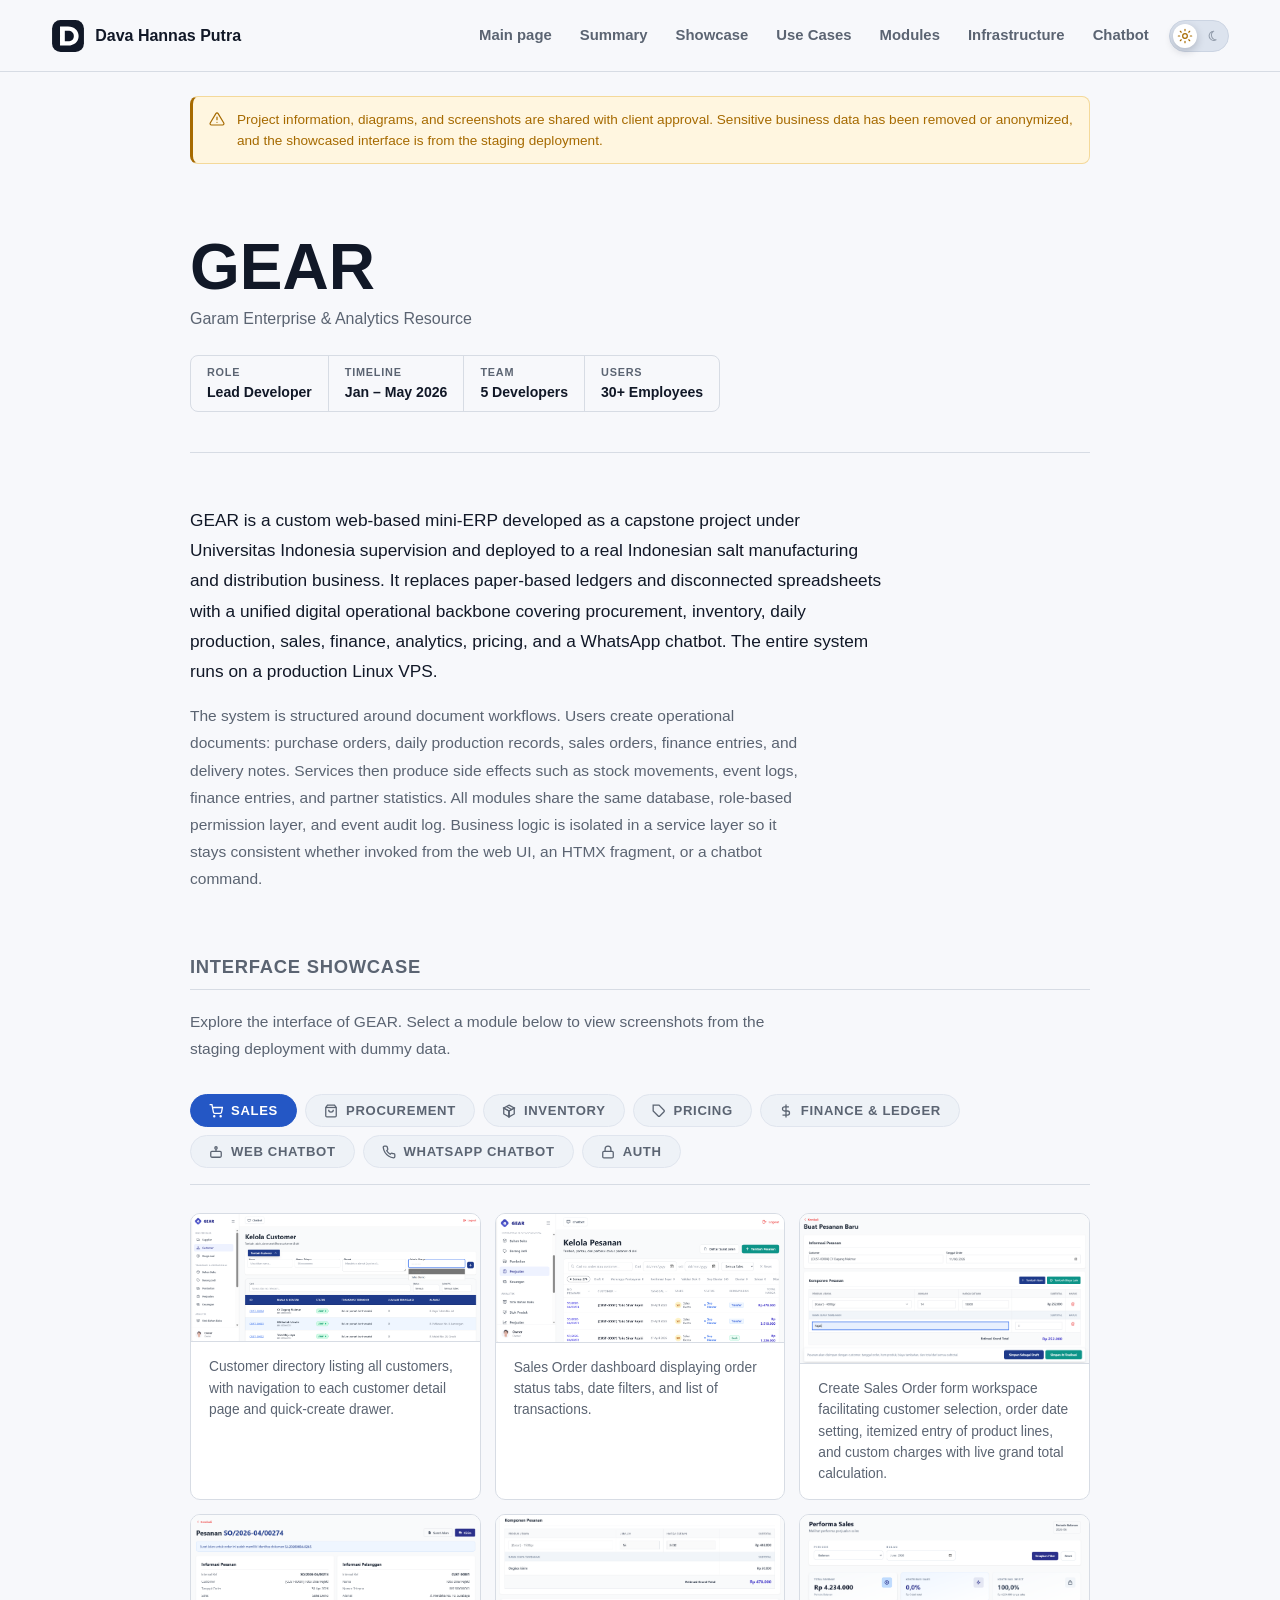
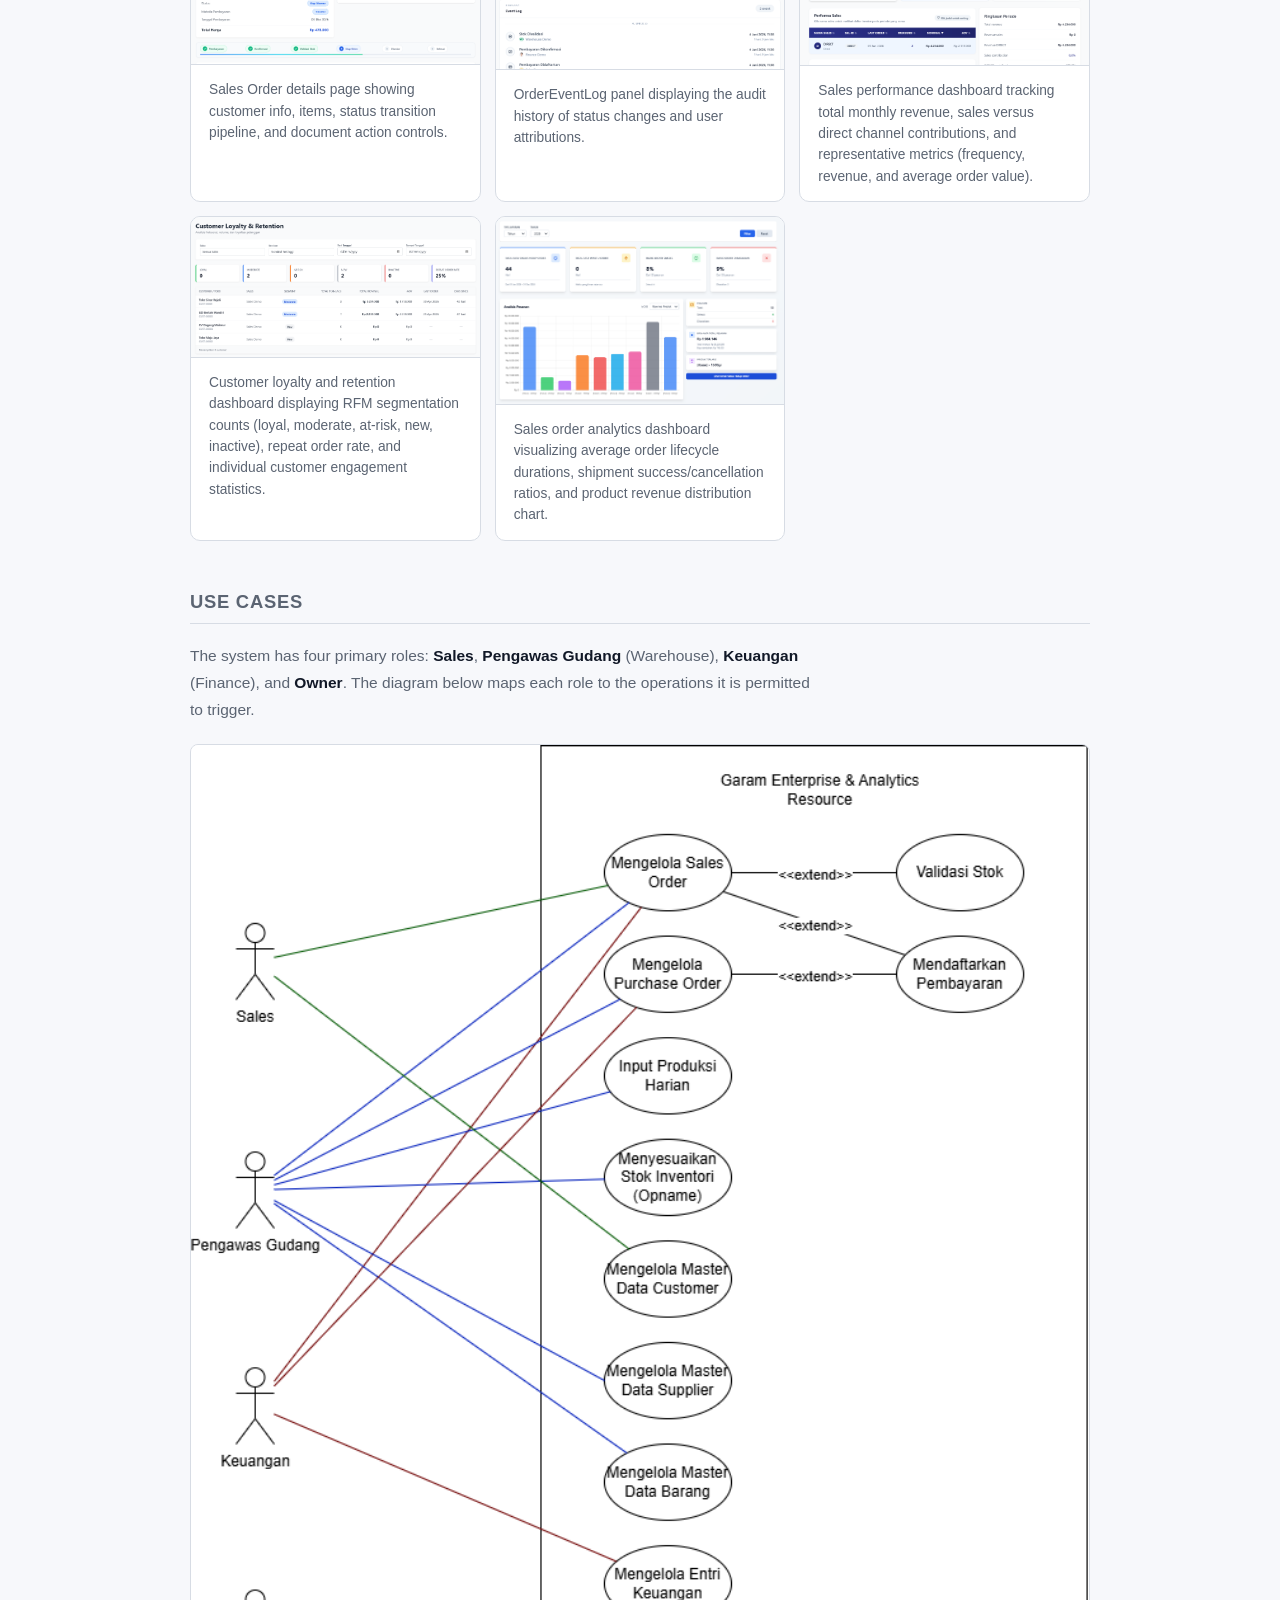
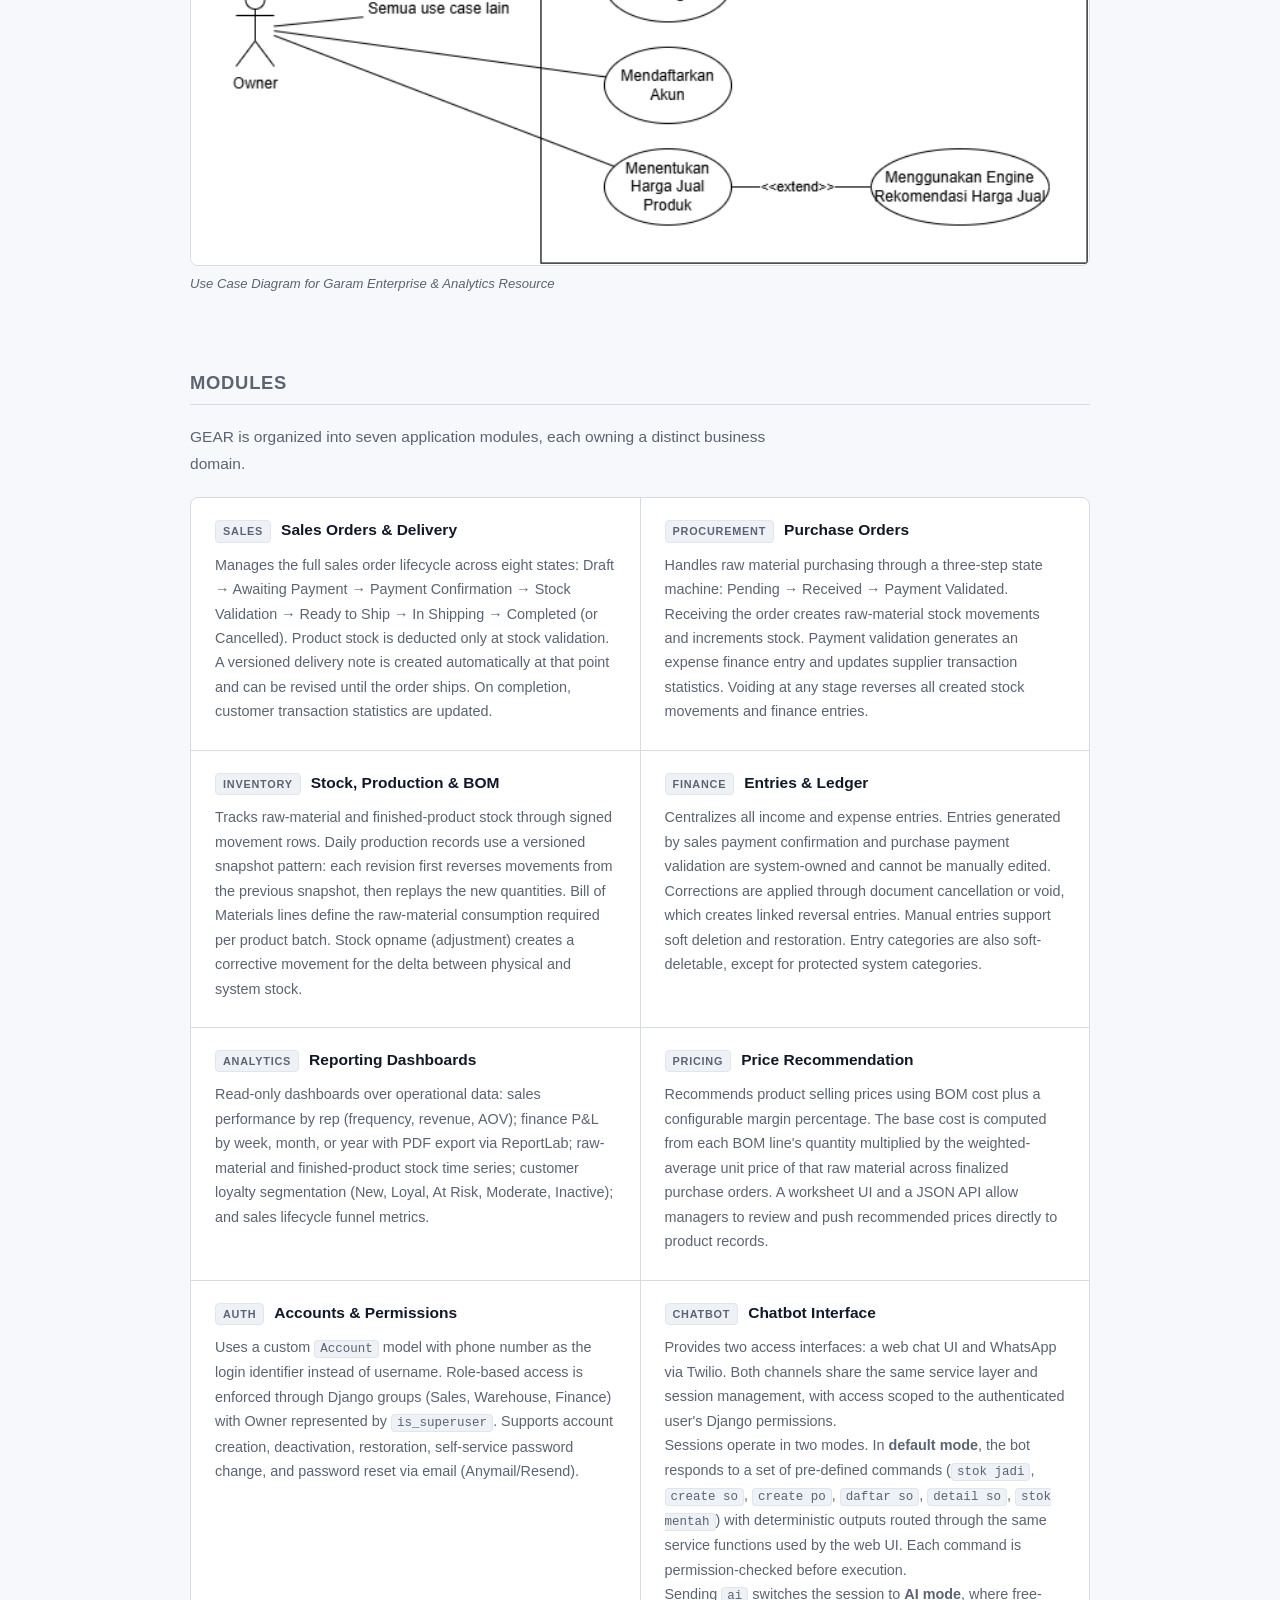
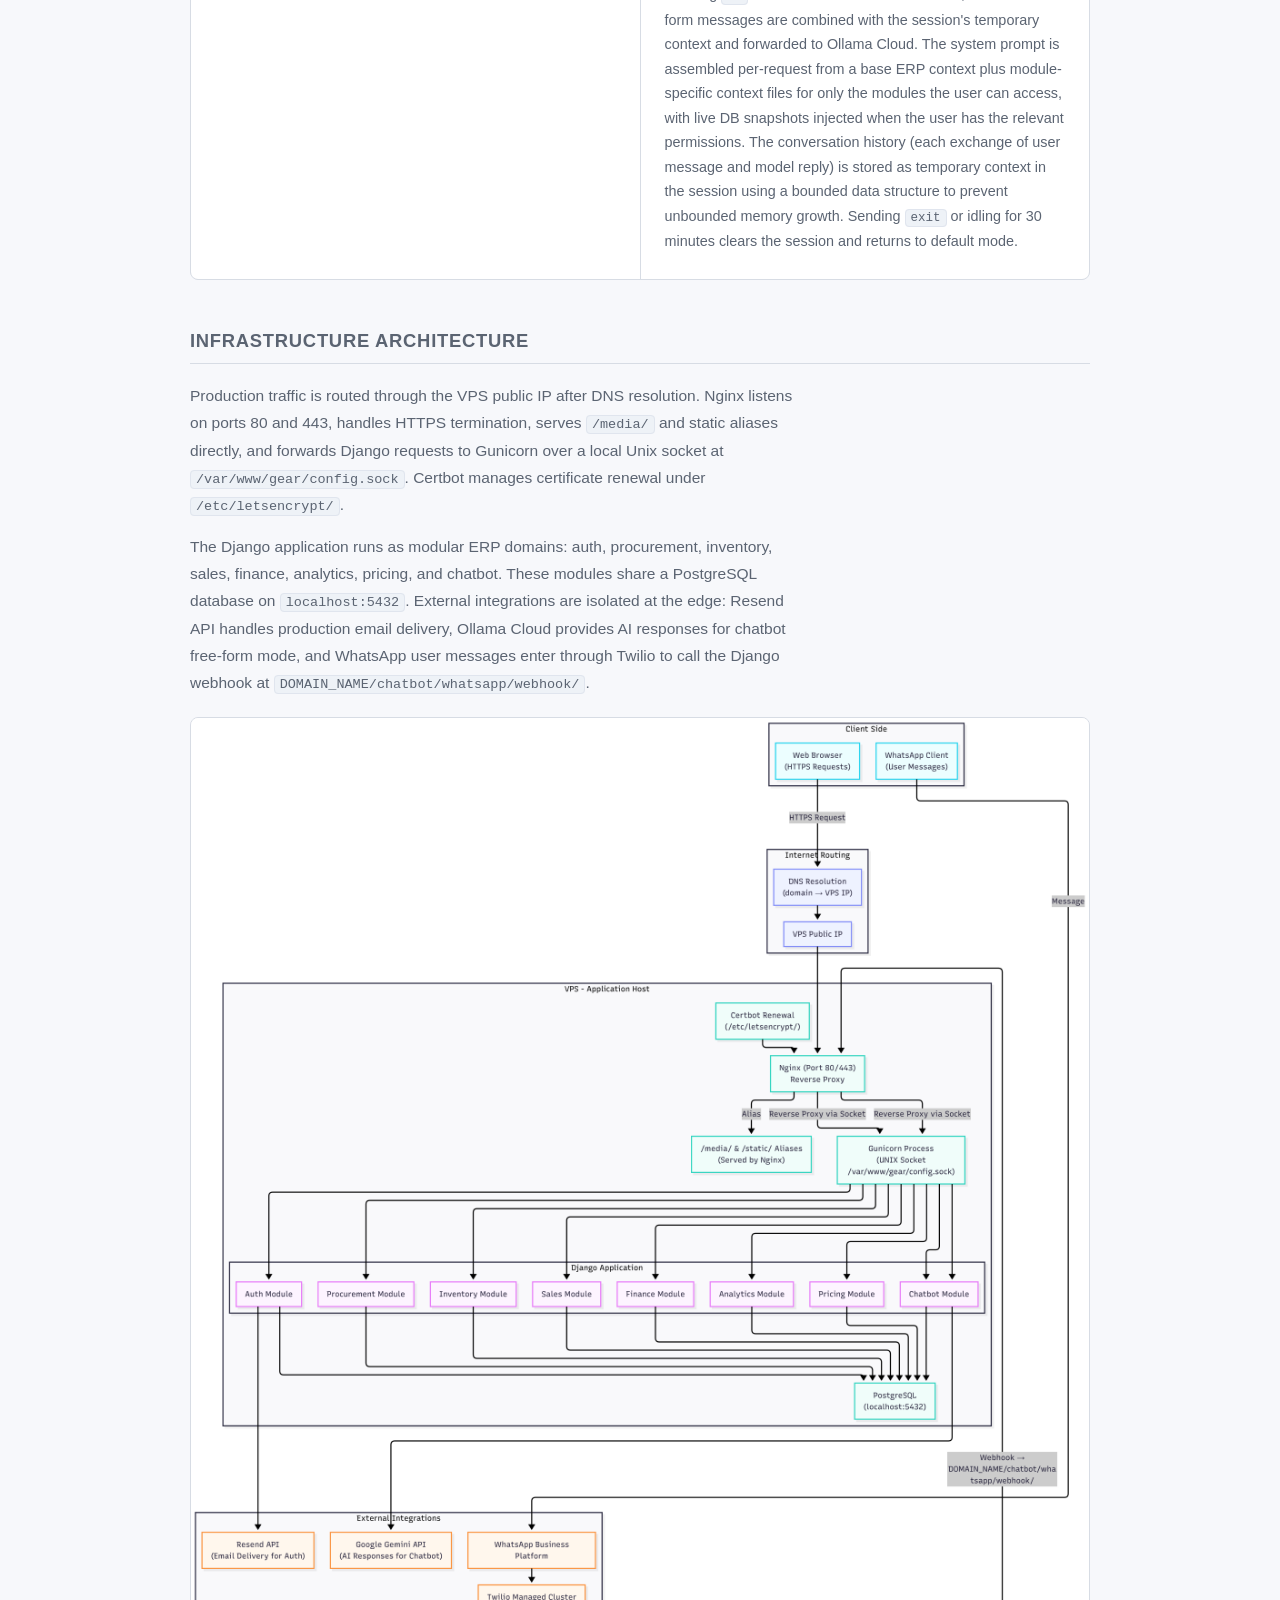
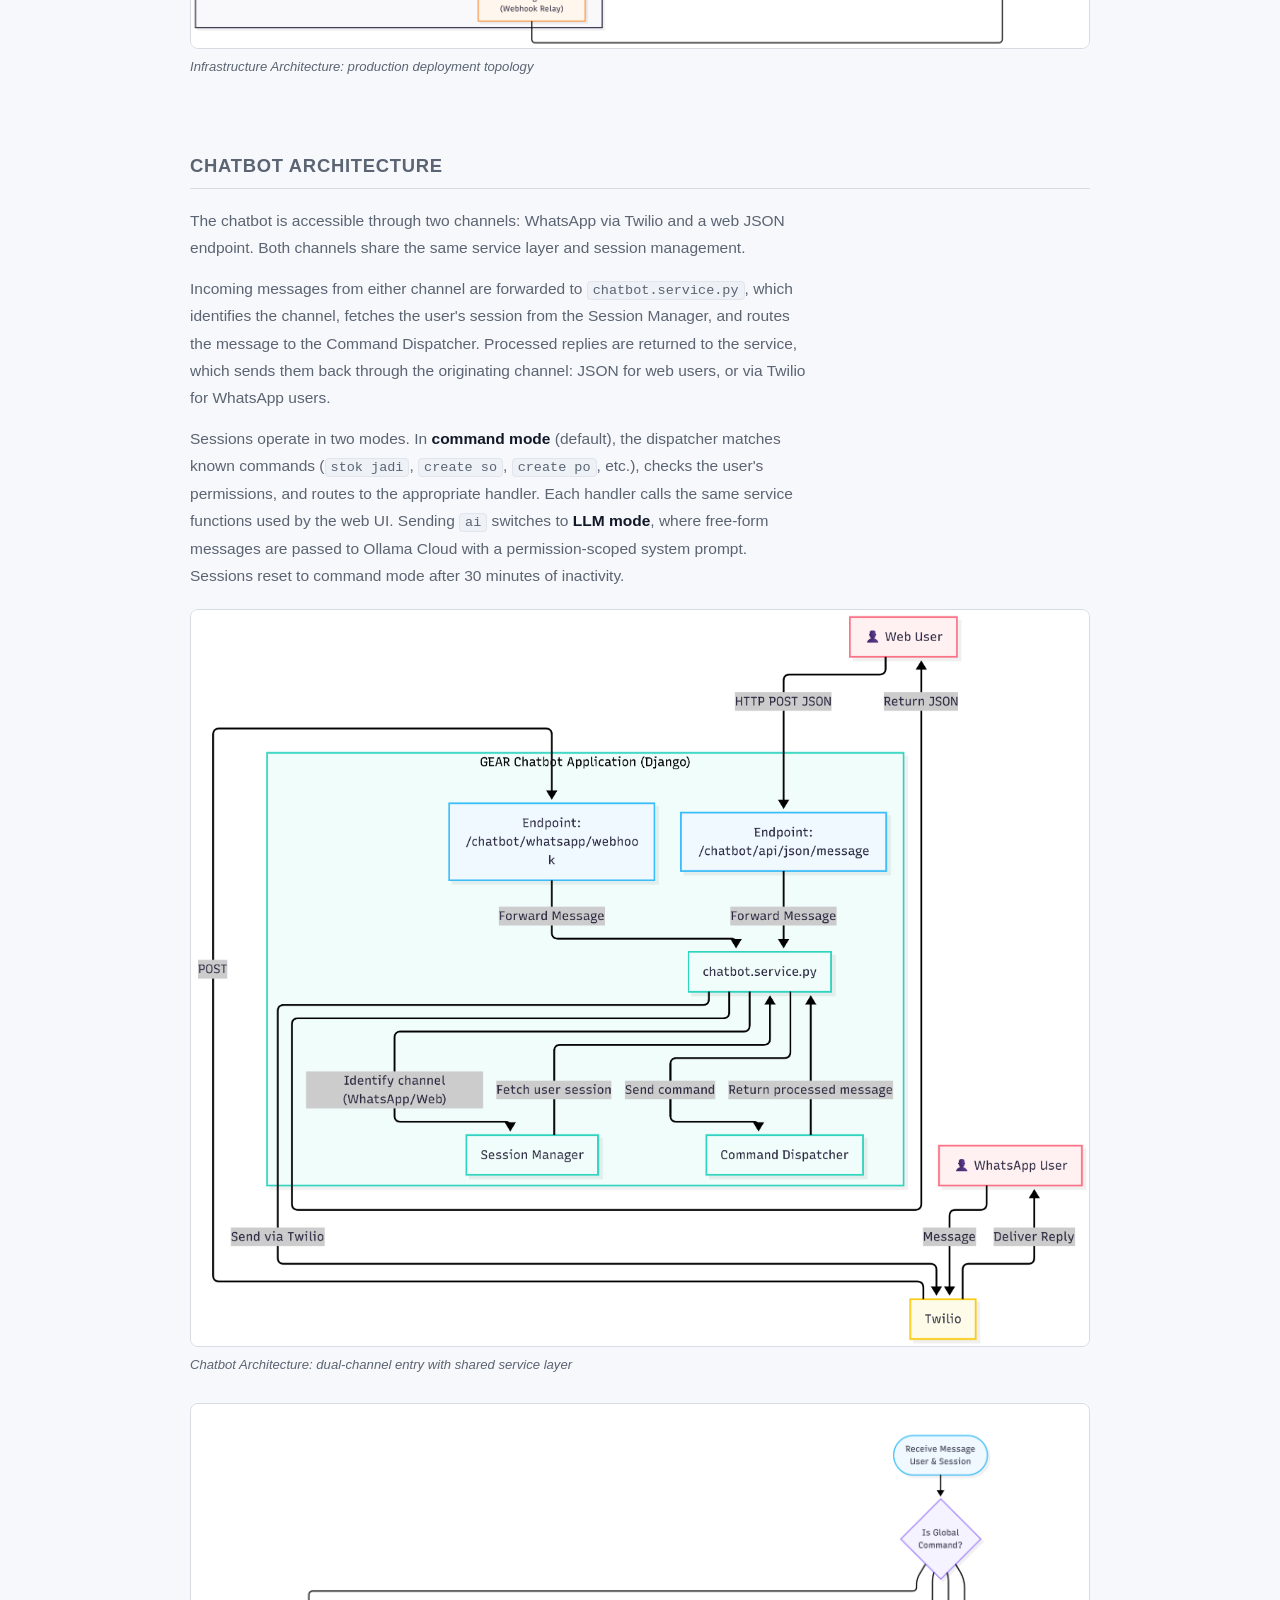
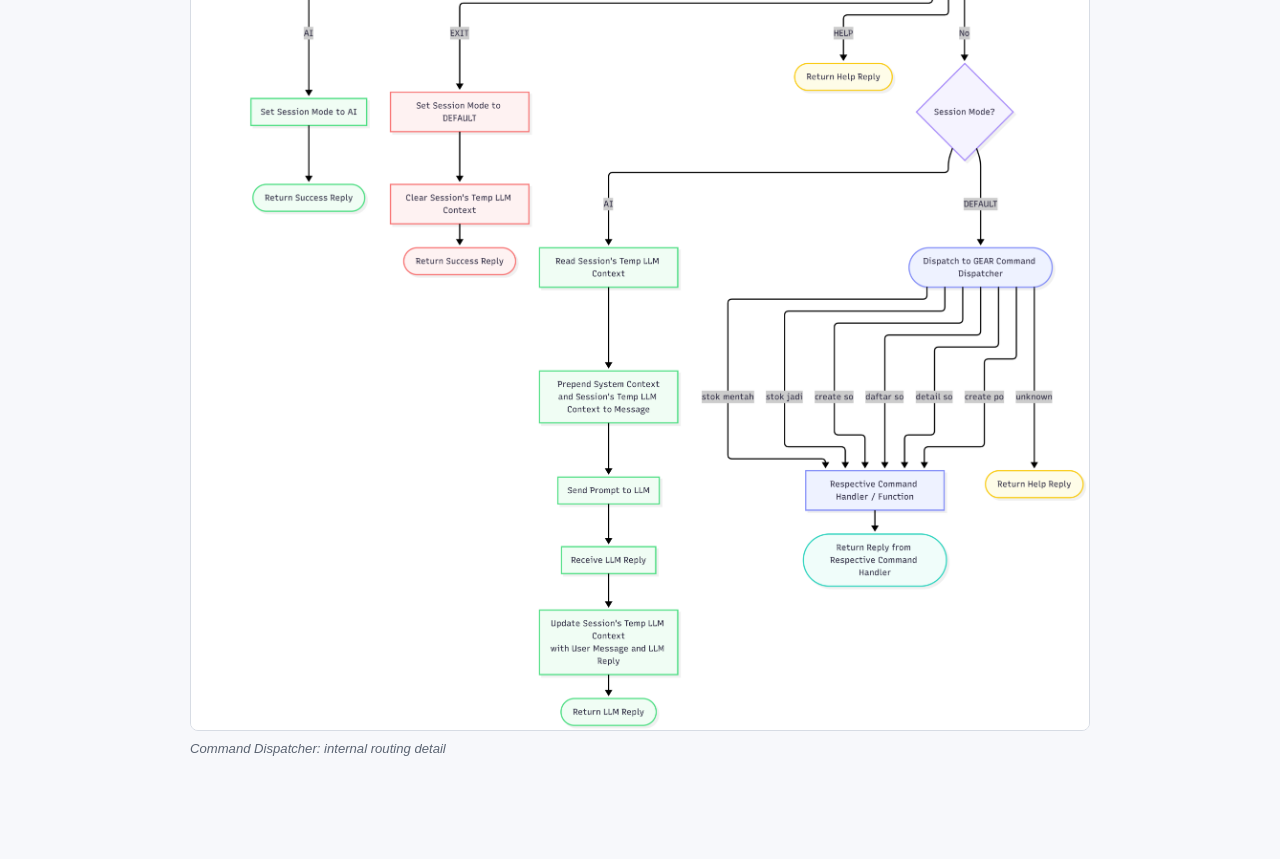
==== commit 1f047665: "feat: showcase gear screenshots" ====
--- a/gear.html
+++ b/gear.html
@@ -29,6 +29,7 @@
         <nav class="site-nav" aria-label="Page navigation">
           <a href="index.html#experience">Main page</a>
           <a href="#summary">Summary</a>
+          <a href="#showcase">Showcase</a>
           <a href="#use-cases">Use Cases</a>
           <a href="#modules">Modules</a>
           <a href="#infrastructure">Infrastructure</a>
@@ -59,7 +60,7 @@
 
       <div class="cs-notice" role="note">
         <svg viewBox="0 0 24 24" aria-hidden="true"><path d="M12 9v4M12 17h.01M10.29 3.86L1.82 18a2 2 0 0 0 1.71 3h16.94a2 2 0 0 0 1.71-3L13.71 3.86a2 2 0 0 0-3.42 0Z"/></svg>
-        <p>Project information, diagrams, and screenshots are shared with client approval. Sensitive business data has been removed or anonymized.</p>
+        <p>Project information, diagrams, and screenshots are shared with client approval. Sensitive business data has been removed or anonymized, and the showcased interface is from the staging deployment.</p>
       </div>
 
       <!-- ── Page header ──────────────────────────────────────────── -->
@@ -94,6 +95,252 @@
         </p>
       </section>
 
+      <!-- ── Interface Showcase ───────────────────────────────────── -->
+      <section class="cs-section" id="showcase">
+        <h2>Interface Showcase</h2>
+        <p class="cs-body">
+          Explore the interface of GEAR. Select a module below to view screenshots from the staging deployment with dummy data.
+        </p>
+
+        <div class="showcase-container">
+          <div class="showcase-tabs" role="tablist" aria-label="GEAR Interface Modules">
+            <button class="showcase-tab-btn active" role="tab" aria-selected="true" aria-controls="panel-sales" id="tab-sales">
+              <svg class="tab-icon" viewBox="0 0 24 24"><circle cx="9" cy="21" r="1"></circle><circle cx="20" cy="21" r="1"></circle><path d="M1 1h4l2.68 13.39a2 2 0 0 0 2 1.61h9.72a2 2 0 0 0 2-1.61L23 6H6"></path></svg>
+              Sales
+            </button>
+            <button class="showcase-tab-btn" role="tab" aria-selected="false" aria-controls="panel-procurement" id="tab-procurement">
+              <svg class="tab-icon" viewBox="0 0 24 24"><path d="M6 2L3 6v14a2 2 0 0 0 2 2h14a2 2 0 0 0 2-2V6l-3-4z"></path><line x1="3" y1="6" x2="21" y2="6"></line><path d="M16 10a4 4 0 0 1-8 0"></path></svg>
+              Procurement
+            </button>
+            <button class="showcase-tab-btn" role="tab" aria-selected="false" aria-controls="panel-inventory" id="tab-inventory">
+              <svg class="tab-icon" viewBox="0 0 24 24"><line x1="16.5" y1="9.4" x2="7.5" y2="4.21"></line><polygon points="12 22.08 12 12 3 6.92 3 17.08 12 22.08"></polygon><polygon points="12 12 21 6.92 21 17.08 12 22.08"></polygon><polygon points="12 2 21 6.92 12 12 3 6.92 12 2"></polygon><line x1="12" y1="22.08" x2="12" y2="12"></line></svg>
+              Inventory
+            </button>
+            <button class="showcase-tab-btn" role="tab" aria-selected="false" aria-controls="panel-pricing" id="tab-pricing">
+              <svg class="tab-icon" viewBox="0 0 24 24"><path d="M20.59 13.41l-7.17 7.17a2 2 0 0 1-2.83 0L2 12V2h10l8.59 8.59a2 2 0 0 1 0 2.82z"></path><line x1="7" y1="7" x2="7.01" y2="7"></line></svg>
+              Pricing
+            </button>
+            <button class="showcase-tab-btn" role="tab" aria-selected="false" aria-controls="panel-finance" id="tab-finance">
+              <svg class="tab-icon" viewBox="0 0 24 24"><line x1="12" y1="1" x2="12" y2="23"></line><path d="M17 5H9.5a3.5 3.5 0 0 0 0 7h5a3.5 3.5 0 0 1 0 7H6"></path></svg>
+              Finance &amp; Ledger
+            </button>
+            <button class="showcase-tab-btn" role="tab" aria-selected="false" aria-controls="panel-web-chatbot" id="tab-web-chatbot">
+              <svg class="tab-icon" viewBox="0 0 24 24"><rect x="3" y="11" width="18" height="10" rx="2"></rect><circle cx="12" cy="5" r="2"></circle><path d="M12 7v4"></path><line x1="8" y1="16" x2="8.01" y2="16"></line><line x1="16" y1="16" x2="16.01" y2="16"></line></svg>
+              Web Chatbot
+            </button>
+            <button class="showcase-tab-btn" role="tab" aria-selected="false" aria-controls="panel-whatsapp-chatbot" id="tab-whatsapp-chatbot">
+              <svg class="tab-icon" viewBox="0 0 24 24"><path d="M22 16.92v3a2 2 0 0 1-2.18 2 19.79 19.79 0 0 1-8.63-3.07 19.5 19.5 0 0 1-6-6 19.79 19.79 0 0 1-3.07-8.67A2 2 0 0 1 4.11 2h3a2 2 0 0 1 2 1.72 12.84 12.84 0 0 0 .7 2.81 2 2 0 0 1-.45 2.11L8.09 9.91a16 16 0 0 0 6 6l1.27-1.27a2 2 0 0 1 2.11-.45 12.84 12.84 0 0 0 2.81.7A2 2 0 0 1 22 16.92z"></path></svg>
+              WhatsApp Chatbot
+            </button>
+            <button class="showcase-tab-btn" role="tab" aria-selected="false" aria-controls="panel-admin" id="tab-admin">
+              <svg class="tab-icon" viewBox="0 0 24 24"><rect x="3" y="11" width="18" height="11" rx="2" ry="2"></rect><path d="M7 11V7a5 5 0 0 1 10 0v4"></path></svg>
+              Auth
+            </button>
+          </div>
+
+          <!-- Sales Panel -->
+          <div class="showcase-panel active" id="panel-sales" role="tabpanel" aria-labelledby="tab-sales">
+            <div class="screenshot-grid">
+              <figure class="screenshot-card">
+                <img src="assets/gear/sales/customers.png" alt="Customers Index page" loading="lazy" />
+                <figcaption>Customer directory listing all customers, with navigation to each customer detail page and quick-create drawer.</figcaption>
+              </figure>
+              <figure class="screenshot-card">
+                <img src="assets/gear/sales/sales-index.png" alt="Sales Order dashboard" loading="lazy" />
+                <figcaption>Sales Order dashboard displaying order status tabs, date filters, and list of transactions.</figcaption>
+              </figure>
+              <figure class="screenshot-card">
+                <img src="assets/gear/sales/create-so.png" alt="Create Sales Order form" loading="lazy" />
+                <figcaption>Create Sales Order form workspace facilitating customer selection, order date setting, itemized entry of product lines, and custom charges with live grand total calculation.</figcaption>
+              </figure>
+              <figure class="screenshot-card">
+                <img src="assets/gear/sales/so-detail.png" alt="Sales Order detail page" loading="lazy" />
+                <figcaption>Sales Order details page showing customer info, items, status transition pipeline, and document action controls.</figcaption>
+              </figure>
+              <figure class="screenshot-card">
+                <img src="assets/gear/sales/so-log.png" alt="Order event log history" loading="lazy" />
+                <figcaption>OrderEventLog panel displaying the audit history of status changes and user attributions.</figcaption>
+              </figure>
+              <figure class="screenshot-card">
+                <img src="assets/gear/sales/sales-analytics.png" alt="Sales performance analytics dashboard" loading="lazy" />
+                <figcaption>Sales performance dashboard tracking total monthly revenue, sales versus direct channel contributions, and representative metrics (frequency, revenue, and average order value).</figcaption>
+              </figure>
+              <figure class="screenshot-card">
+                <img src="assets/gear/sales/customer-analytics.png" alt="Customer loyalty and retention analytics dashboard" loading="lazy" />
+                <figcaption>Customer loyalty and retention dashboard displaying RFM segmentation counts (loyal, moderate, at-risk, new, inactive), repeat order rate, and individual customer engagement statistics.</figcaption>
+              </figure>
+              <figure class="screenshot-card">
+                <img src="assets/gear/sales/so-analytics.png" alt="Sales order analytics dashboard" loading="lazy" />
+                <figcaption>Sales order analytics dashboard visualizing average order lifecycle durations, shipment success/cancellation ratios, and product revenue distribution chart.</figcaption>
+              </figure>
+            </div>
+          </div>
+
+          <!-- Procurement Panel -->
+          <div class="showcase-panel" id="panel-procurement" role="tabpanel" aria-labelledby="tab-procurement">
+            <div class="screenshot-grid">
+              <figure class="screenshot-card">
+                <img src="assets/gear/procurement/suppliers.png" alt="Suppliers Index page" loading="lazy" />
+                <figcaption>Supplier directory listing all suppliers, with navigation to each supplier detail page and quick-create drawer.</figcaption>
+              </figure>
+              <figure class="screenshot-card">
+                <img src="assets/gear/procurement/procurement-index.png" alt="Purchase Order dashboard" loading="lazy" />
+                <figcaption>Purchase Order index displaying procurement status tabs, purchase totals, and supplier records.</figcaption>
+              </figure>
+              <figure class="screenshot-card">
+                <img src="assets/gear/procurement/create-po.png" alt="Create Purchase Order form" loading="lazy" />
+                <figcaption>Create Purchase Order form workspace for selecting suppliers, specifying purchase dates, adding multiple raw material line items, and appending custom shipping fees.</figcaption>
+              </figure>
+              <figure class="screenshot-card">
+                <img src="assets/gear/procurement/po-detail.png" alt="Purchase Order detail page" loading="lazy" />
+                <figcaption>Purchase Order details page showing supplier info, purchase date, lines, extra costs, and status actions.</figcaption>
+              </figure>
+              <figure class="screenshot-card">
+                <img src="assets/gear/procurement/po-log.png" alt="Purchase Order event logs" loading="lazy" />
+                <figcaption>PurchaseOrderEventLog panel displaying chronological document history.</figcaption>
+              </figure>
+            </div>
+          </div>
+
+          <!-- Inventory Panel -->
+          <div class="showcase-panel" id="panel-inventory" role="tabpanel" aria-labelledby="tab-inventory">
+            <div class="screenshot-grid">
+              <figure class="screenshot-card">
+                <img src="assets/gear/inventory/raw-materials-index.png" alt="Raw Materials list" loading="lazy" />
+                <figcaption>Raw Material index tracking safety stock thresholds and stock status (safe, low, out of stock).</figcaption>
+              </figure>
+              <figure class="screenshot-card">
+                <img src="assets/gear/inventory/product-index.png" alt="Finished Products list" loading="lazy" />
+                <figcaption>Finished Products catalog displaying sizes, current stock levels, and unit prices.</figcaption>
+              </figure>
+              <figure class="screenshot-card">
+                <img src="assets/gear/inventory/product-detail.png" alt="Product detail page" loading="lazy" />
+                <figcaption>Product details page showing variant settings, stock movements ledger, and stock opname adjustments (also available for raw material).</figcaption>
+              </figure>
+              <figure class="screenshot-card">
+                <img src="assets/gear/inventory/product-movements.png" alt="Stock movements ledger" loading="lazy" />
+                <figcaption>Stock movements ledger displaying chronological additions and deductions labeled by source document (also available for raw material).</figcaption>
+              </figure>
+              <figure class="screenshot-card">
+                <img src="assets/gear/inventory/product-bom.png" alt="Product Bill of Materials" loading="lazy" />
+                <figcaption>BOMLine configuration specifying the raw material composition required per product batch.</figcaption>
+              </figure>
+              <figure class="screenshot-card">
+                <img src="assets/gear/inventory/product-analytics.png" alt="Finished Product stock analytics" loading="lazy" />
+                <figcaption>Product stock analytics chart tracking monthly stock level trends.</figcaption>
+              </figure>
+              <figure class="screenshot-card">
+                <img src="assets/gear/inventory/raw-material-analyics.png" alt="Raw Material stock analytics" loading="lazy" />
+                <figcaption>Raw Material stock analytics chart tracking monthly stock level trends.</figcaption>
+              </figure>
+            </div>
+          </div>
+
+          <!-- Pricing Panel -->
+          <div class="showcase-panel" id="panel-pricing" role="tabpanel" aria-labelledby="tab-pricing">
+            <div class="screenshot-grid">
+              <figure class="screenshot-card">
+                <img src="assets/gear/pricing/index.png" alt="Price Recommendation worksheet" loading="lazy" />
+                <figcaption>Price recommendation worksheet displaying BOM costs, margin percentage, and recommended unit prices.</figcaption>
+              </figure>
+            </div>
+          </div>
+
+          <!-- Finance Panel -->
+          <div class="showcase-panel" id="panel-finance" role="tabpanel" aria-labelledby="tab-finance">
+            <div class="screenshot-grid">
+              <figure class="screenshot-card">
+                <img src="assets/gear/finance/finance-index.png" alt="General Ledger dashboard" loading="lazy" />
+                <figcaption>General ledger view displaying cash flow totals, finance entries, and categories.</figcaption>
+              </figure>
+              <figure class="screenshot-card">
+                <img src="assets/gear/finance/entry-detail.png" alt="Finance Entry detail page" loading="lazy" />
+                <figcaption>Finance entry detail page displaying transaction sources and creation details.</figcaption>
+              </figure>
+              <figure class="screenshot-card">
+                <img src="assets/gear/finance/financial-analytics.png" alt="Financial Reporting dashboard" loading="lazy" />
+                <figcaption>Profit & Loss dashboard visualizing income and expense charts with PDF export controls.</figcaption>
+              </figure>
+            </div>
+          </div>
+
+          <!-- Web Chatbot Panel -->
+          <div class="showcase-panel" id="panel-web-chatbot" role="tabpanel" aria-labelledby="tab-web-chatbot">
+            <div class="screenshot-grid">
+              <figure class="screenshot-card">
+                <img src="assets/gear/web-chatbot/chatbot.png" alt="Web Chatbot interface" loading="lazy" />
+                <figcaption>Web-based ERP chatbot interface in command mode, awaiting user commands.</figcaption>
+              </figure>
+              <figure class="screenshot-card">
+                <img src="assets/gear/web-chatbot/chatbot-ai-mode-create-so.png" alt="Chatbot AI Mode template guide" loading="lazy" />
+                <figcaption>AI Mode response displaying the structured CREATE SO command template and format example.</figcaption>
+              </figure>
+              <figure class="screenshot-card">
+                <img src="assets/gear/web-chatbot/ai-stateful-demo.png" alt="Chatbot stateful AI conversation" loading="lazy" />
+                <figcaption>Stateful AI conversation recommending products based on stock levels and drafting commands using retained context.</figcaption>
+              </figure>
+            </div>
+          </div>
+
+          <!-- WhatsApp Chatbot Panel -->
+          <div class="showcase-panel" id="panel-whatsapp-chatbot" role="tabpanel" aria-labelledby="tab-whatsapp-chatbot">
+            <div class="screenshot-grid">
+              <figure class="screenshot-card">
+                <img src="assets/gear/whatsapp-chatbot/command-mode.png" alt="WhatsApp Chatbot command mode" loading="lazy" />
+                <figcaption>WhatsApp chatbot command mode menu listing raw material stock query results.</figcaption>
+              </figure>
+              <figure class="screenshot-card">
+                <img src="assets/gear/whatsapp-chatbot/command-mode-2.png" alt="WhatsApp Chatbot command guide" loading="lazy" />
+                <figcaption>WhatsApp chatbot displaying the required format details for a sales order command.</figcaption>
+              </figure>
+              <figure class="screenshot-card">
+                <img src="assets/gear/whatsapp-chatbot/command-mode-3.png" alt="WhatsApp Chatbot order confirmation" loading="lazy" />
+                <figcaption>WhatsApp chatbot response confirming the creation of a sales order.</figcaption>
+              </figure>
+              <figure class="screenshot-card">
+                <img src="assets/gear/whatsapp-chatbot/ai-mode.png" alt="WhatsApp Chatbot AI Mode session" loading="lazy" />
+                <figcaption>WhatsApp chatbot in AI Mode answering inventory questions.</figcaption>
+              </figure>
+              <figure class="screenshot-card">
+                <img src="assets/gear/whatsapp-chatbot/ai-mode-2.png" alt="WhatsApp Chatbot range queries" loading="lazy" />
+                <figcaption>WhatsApp chatbot in AI Mode answering range-based stock queries.</figcaption>
+              </figure>
+              <figure class="screenshot-card">
+                <img src="assets/gear/whatsapp-chatbot/unauthenticated-response.png" alt="WhatsApp Chatbot warning message" loading="lazy" />
+                <figcaption>WhatsApp chatbot warning response for unregistered phone numbers.</figcaption>
+              </figure>
+            </div>
+          </div>
+
+          <!-- Auth & Admin Panel -->
+          <div class="showcase-panel" id="panel-admin" role="tabpanel" aria-labelledby="tab-admin">
+            <div class="screenshot-grid">
+              <figure class="screenshot-card">
+                <img src="assets/gear/auth/login.png" alt="Phone login page" loading="lazy" />
+                <figcaption>The login page prompting users for phone number and password.</figcaption>
+              </figure>
+              <figure class="screenshot-card">
+                <img src="assets/gear/auth/account-index.png" alt="Accounts Index page" loading="lazy" />
+                <figcaption>Account directory registry displaying roles, phone numbers, and status filters (admin/owner only).</figcaption>
+              </figure>
+              <figure class="screenshot-card">
+                <img src="assets/gear/auth/my-account.png" alt="My Account profile page" loading="lazy" />
+                <figcaption>User profile page displaying phone number, role, permissions, and AccountEventLog history.</figcaption>
+              </figure>
+              <figure class="screenshot-card">
+                <img src="assets/gear/auth/forget-password.png" alt="Password reset request page" loading="lazy" />
+                <figcaption>Password reset request form prompting users for a registered email address.</figcaption>
+              </figure>
+              <figure class="screenshot-card">
+                <img src="assets/gear/auth/forget-password-email-link.png" alt="Password reset email" loading="lazy" />
+                <figcaption>Verification email containing security reset tokens delivered via Resend API.</figcaption>
+              </figure>
+            </div>
+          </div>
+
+        </div>
+      </section>
+
       <!-- ── Use Case Diagram ─────────────────────────────────────── -->
       <section class="cs-section" id="use-cases">
         <h2>Use Cases</h2>
@@ -233,10 +480,10 @@
             </p>
             <p>
               Sending <code>ai</code> switches the session to <strong>AI mode</strong>, where free-form
-              messages are forwarded to the Gemini LLM. The system prompt is assembled per-request from a
+              messages are combined with the session's temporary context and forwarded to Ollama Cloud. The system prompt is assembled per-request from a
               base ERP context plus module-specific context files for only the modules the user can access,
               with live DB snapshots injected when the user has the relevant permissions. The conversation
-              history (each exchange of user message and LLM reply) is stored as temporary context in the
+              history (each exchange of user message and model reply) is stored as temporary context in the
               session using a bounded data structure to prevent unbounded memory growth. Sending
               <code>exit</code> or idling for 30 minutes clears the session and returns to default mode.
             </p>
@@ -249,12 +496,10 @@
       <section class="cs-section" id="infrastructure">
         <h2>Infrastructure Architecture</h2>
         <p class="cs-body">
-          Production traffic enters through the VPS public IP after DNS resolution. Nginx listens on ports 80
-          and 443, handles HTTPS termination via Certbot, serves <code>/media/</code> and static files
-          (via Whitenoise) directly, and forwards Django requests to Gunicorn over a local Unix socket.
-           The Django application connects to a PostgreSQL database on <code>localhost:5432</code>.
-           Three external integrations are isolated at the application edge: Resend API for email,
-           Gemini API for AI responses, and Twilio for WhatsApp.
+          Production traffic is routed through the VPS public IP after DNS resolution. Nginx listens on ports 80 and 443, handles HTTPS termination, serves <code>/media/</code> and static aliases directly, and forwards Django requests to Gunicorn over a local Unix socket at <code>/var/www/gear/config.sock</code>. Certbot manages certificate renewal under <code>/etc/letsencrypt/</code>.
+        </p>
+        <p class="cs-body">
+          The Django application runs as modular ERP domains: auth, procurement, inventory, sales, finance, analytics, pricing, and chatbot. These modules share a PostgreSQL database on <code>localhost:5432</code>. External integrations are isolated at the edge: Resend API handles production email delivery, Ollama Cloud provides AI responses for chatbot free-form mode, and WhatsApp user messages enter through Twilio to call the Django webhook at <code>DOMAIN_NAME/chatbot/whatsapp/webhook/</code>.
         </p>
         <figure class="cs-figure">
           <img
@@ -284,7 +529,7 @@
           known commands (<code>stok jadi</code>, <code>create so</code>, <code>create po</code>, etc.),
           checks the user's permissions, and routes to the appropriate handler. Each handler calls the same
           service functions used by the web UI. Sending <code>ai</code> switches to <strong>LLM mode</strong>, where
-          free-form messages are passed to the Gemini API with a permission-scoped system prompt.
+          free-form messages are passed to Ollama Cloud with a permission-scoped system prompt.
           Sessions reset to command mode after 30 minutes of inactivity.
         </p>
         <figure class="cs-figure">
@@ -308,6 +553,181 @@
 
     </main>
 
+    <!-- Screenshot Lightbox Modal -->
+    <div id="screenshot-modal" class="screenshot-modal" aria-hidden="true" role="dialog">
+      <button class="modal-close" aria-label="Close modal">&times;</button>
+      <button class="modal-nav modal-nav-prev" aria-label="Previous image">
+        <svg viewBox="0 0 24 24"><path d="M15 19l-7-7 7-7"/></svg>
+      </button>
+      <div class="modal-content">
+        <img id="modal-image" src="" alt="" />
+        <div id="modal-caption" class="modal-caption"></div>
+      </div>
+      <button class="modal-nav modal-nav-next" aria-label="Next image">
+        <svg viewBox="0 0 24 24"><path d="M9 5l7 7-7 7"/></svg>
+      </button>
+    </div>
+
     <script src="theme.js?v=1"></script>
+    <script>
+      document.addEventListener("DOMContentLoaded", () => {
+        const tabBtns = document.querySelectorAll(".showcase-tab-btn");
+        const tabPanels = document.querySelectorAll(".showcase-panel");
+
+        function activateTab(targetId) {
+          // Deactivate all tabs
+          tabBtns.forEach(b => {
+            b.classList.remove("active");
+            b.setAttribute("aria-selected", "false");
+          });
+
+          // Hide all panels
+          tabPanels.forEach(p => {
+            p.classList.remove("active");
+          });
+
+          // Find specific button and panel
+          const btn = Array.from(tabBtns).find(b => b.getAttribute("aria-controls") === targetId);
+          const panel = document.getElementById(targetId);
+
+          if (btn && panel) {
+            btn.classList.add("active");
+            btn.setAttribute("aria-selected", "true");
+            panel.classList.add("active");
+          }
+        }
+
+        tabBtns.forEach(btn => {
+          btn.addEventListener("click", () => {
+            const targetId = btn.getAttribute("aria-controls");
+            activateTab(targetId);
+            try {
+              localStorage.setItem("gear-showcase-tab", targetId);
+            } catch {}
+          });
+        });
+
+        // Restore tab selection from localStorage
+        try {
+          const savedTab = localStorage.getItem("gear-showcase-tab");
+          if (savedTab && document.getElementById(savedTab)) {
+            activateTab(savedTab);
+          }
+        } catch {}
+
+        // Screenshot Lightbox Modal Logic
+        const modal = document.getElementById("screenshot-modal");
+        const modalImg = document.getElementById("modal-image");
+        const modalCaption = document.getElementById("modal-caption");
+        const closeBtn = document.querySelector(".modal-close");
+        const prevBtn = document.querySelector(".modal-nav-prev");
+        const nextBtn = document.querySelector(".modal-nav-next");
+
+        let currentImages = [];
+        let currentIndex = -1;
+
+        function openModal(imgSrc, altText, captionText, index, imagesArray) {
+          modalImg.src = imgSrc;
+          modalImg.alt = altText;
+          modalCaption.textContent = captionText;
+          currentIndex = index;
+          currentImages = imagesArray;
+          
+          if (currentImages.length <= 1) {
+            prevBtn.style.display = "none";
+            nextBtn.style.display = "none";
+          } else {
+            prevBtn.style.display = "flex";
+            nextBtn.style.display = "flex";
+          }
+
+          modal.classList.add("active");
+          modal.setAttribute("aria-hidden", "false");
+          document.body.classList.add("modal-open");
+        }
+
+        function closeModal() {
+          modal.classList.remove("active");
+          modal.setAttribute("aria-hidden", "true");
+          document.body.classList.remove("modal-open");
+          setTimeout(() => {
+            if (!modal.classList.contains("active")) {
+              modalImg.src = "";
+              modalImg.alt = "";
+              modalCaption.textContent = "";
+            }
+          }, 300);
+        }
+
+        function showNext() {
+          if (currentIndex === -1 || currentImages.length <= 1) return;
+          currentIndex = (currentIndex + 1) % currentImages.length;
+          const nextImg = currentImages[currentIndex];
+          const card = nextImg.closest(".screenshot-card");
+          const figcaption = card.querySelector("figcaption");
+          modalImg.src = nextImg.src;
+          modalImg.alt = nextImg.alt;
+          modalCaption.textContent = figcaption ? figcaption.textContent : "";
+        }
+
+        function showPrev() {
+          if (currentIndex === -1 || currentImages.length <= 1) return;
+          currentIndex = (currentIndex - 1 + currentImages.length) % currentImages.length;
+          const prevImg = currentImages[currentIndex];
+          const card = prevImg.closest(".screenshot-card");
+          const figcaption = card.querySelector("figcaption");
+          modalImg.src = prevImg.src;
+          modalImg.alt = prevImg.alt;
+          modalCaption.textContent = figcaption ? figcaption.textContent : "";
+        }
+
+        // Bind clicks on screenshot card images
+        document.addEventListener("click", (e) => {
+          const img = e.target.closest(".screenshot-card img");
+          if (!img) return;
+
+          const panel = img.closest(".showcase-panel");
+          if (!panel) return;
+
+          const images = Array.from(panel.querySelectorAll(".screenshot-card img"));
+          const index = images.indexOf(img);
+          const card = img.closest(".screenshot-card");
+          const figcaption = card.querySelector("figcaption");
+          const captionText = figcaption ? figcaption.textContent : "";
+
+          openModal(img.src, img.alt, captionText, index, images);
+        });
+
+        // Close triggers
+        closeBtn.addEventListener("click", closeModal);
+        modal.addEventListener("click", (e) => {
+          if (e.target === modal || e.target.classList.contains("modal-content")) {
+            closeModal();
+          }
+        });
+
+        // Navigation clicks
+        prevBtn.addEventListener("click", (e) => {
+          e.stopPropagation();
+          showPrev();
+        });
+        nextBtn.addEventListener("click", (e) => {
+          e.stopPropagation();
+          showNext();
+        });
+
+        // Keyboard controls
+        document.addEventListener("keydown", (e) => {
+          if (!modal.classList.contains("active")) return;
+          if (e.key === "Escape") {
+            closeModal();
+          } else if (e.key === "ArrowRight") {
+            showNext();
+          } else if (e.key === "ArrowLeft") {
+            showPrev();
+          }
+        });
+      });
+    </script>
   </body>
 </html>
--- a/project-detail.css
+++ b/project-detail.css
@@ -1294,3 +1294,264 @@
     padding-top: 40px;
   }
 }
+
+/* ═══════════════════════════════════════════════════════════════
+   Interface Showcase — gear.html
+   ═══════════════════════════════════════════════════════════════ */
+
+.showcase-container {
+  margin-top: 32px;
+}
+
+.showcase-tabs {
+  display: flex;
+  flex-wrap: wrap;
+  gap: 8px;
+  margin-bottom: 28px;
+  border-bottom: 1px solid var(--line);
+  padding-bottom: 16px;
+}
+
+.showcase-tab-btn {
+  font-family: inherit;
+  padding: 8px 18px;
+  font-size: 0.82rem;
+  font-weight: 700;
+  text-transform: uppercase;
+  letter-spacing: 0.05em;
+  color: var(--muted);
+  background: var(--soft);
+  border: 1px solid var(--card-line);
+  border-radius: 20px;
+  cursor: pointer;
+  transition: all 250ms ease;
+  display: inline-flex;
+  align-items: center;
+  gap: 8px;
+}
+
+.tab-icon {
+  width: 14px;
+  height: 14px;
+  stroke: currentColor;
+  stroke-width: 2.2;
+  fill: none;
+  flex-shrink: 0;
+}
+
+.showcase-tab-btn:hover {
+  color: var(--ink);
+  background: var(--nav-hover);
+  border-color: var(--line);
+}
+
+.showcase-tab-btn.active {
+  color: #fff;
+  background: var(--blue);
+  border-color: var(--blue);
+}
+
+:root[data-theme="dark"] .showcase-tab-btn.active {
+  color: #000;
+  background: var(--ink);
+  border-color: var(--ink);
+}
+
+.showcase-panel {
+  display: none;
+}
+
+.showcase-panel.active {
+  display: block;
+  animation: showcaseFadeIn 450ms cubic-bezier(0.22, 1, 0.36, 1) forwards;
+}
+
+@keyframes showcaseFadeIn {
+  from {
+    opacity: 0;
+    transform: translateY(12px);
+  }
+  to {
+    opacity: 1;
+    transform: translateY(0);
+  }
+}
+
+.screenshot-card img {
+  display: block;
+  width: 100%;
+  height: auto;
+  border-bottom: 1px solid var(--line);
+  transition: transform 500ms cubic-bezier(0.22, 1, 0.36, 1);
+  cursor: pointer;
+}
+
+.screenshot-card:hover img {
+  transform: scale(1.02);
+}
+
+/* ── Screenshot Modal/Popup ─────────────────────────────────── */
+body.modal-open {
+  overflow: hidden;
+}
+
+.screenshot-modal {
+  position: fixed;
+  top: 0;
+  left: 0;
+  width: 100%;
+  height: 100%;
+  z-index: 1000;
+  background: rgba(10, 15, 30, 0.88);
+  backdrop-filter: blur(12px);
+  -webkit-backdrop-filter: blur(12px);
+  display: flex;
+  align-items: center;
+  justify-content: center;
+  opacity: 0;
+  pointer-events: none;
+  transition: opacity 300ms ease;
+}
+
+.screenshot-modal.active {
+  opacity: 1;
+  pointer-events: auto;
+}
+
+.modal-content {
+  position: relative;
+  display: flex;
+  flex-direction: column;
+  align-items: center;
+  justify-content: center;
+  max-width: 85vw;
+  max-height: 85vh;
+  margin: 0 auto;
+  transform: scale(0.95);
+  opacity: 0;
+  transition: transform 350ms cubic-bezier(0.34, 1.56, 0.64, 1), opacity 300ms ease;
+}
+
+.screenshot-modal.active .modal-content {
+  transform: scale(1);
+  opacity: 1;
+}
+
+.modal-content img {
+  max-width: 100%;
+  max-height: 75vh;
+  border-radius: 12px;
+  box-shadow: 0 25px 60px rgba(0, 0, 0, 0.6);
+  border: 1px solid rgba(255, 255, 255, 0.1);
+  object-fit: contain;
+  background: #111;
+}
+
+.modal-caption {
+  margin-top: 18px;
+  color: #f3f6fb;
+  font-size: 0.95rem;
+  font-weight: 500;
+  text-align: center;
+  max-width: 600px;
+  line-height: 1.6;
+  text-shadow: 0 2px 4px rgba(0, 0, 0, 0.5);
+  padding: 0 10px;
+}
+
+/* Navigation & Close Buttons */
+.modal-close {
+  position: absolute;
+  top: 24px;
+  right: 24px;
+  width: 48px;
+  height: 48px;
+  background: rgba(255, 255, 255, 0.08);
+  border: 1px solid rgba(255, 255, 255, 0.15);
+  border-radius: 50%;
+  color: #fff;
+  font-size: 24px;
+  line-height: 1;
+  display: flex;
+  align-items: center;
+  justify-content: center;
+  cursor: pointer;
+  z-index: 1010;
+  transition: background 250ms ease, transform 250ms ease, border-color 250ms ease;
+}
+
+.modal-close:hover {
+  background: rgba(255, 255, 255, 0.2);
+  border-color: rgba(255, 255, 255, 0.4);
+  transform: scale(1.08) rotate(90deg);
+}
+
+.modal-nav {
+  position: absolute;
+  top: 50%;
+  transform: translateY(-50%);
+  width: 54px;
+  height: 54px;
+  background: rgba(255, 255, 255, 0.06);
+  border: 1px solid rgba(255, 255, 255, 0.1);
+  border-radius: 50%;
+  color: #fff;
+  display: flex;
+  align-items: center;
+  justify-content: center;
+  cursor: pointer;
+  z-index: 1005;
+  transition: background 250ms ease, transform 250ms ease, border-color 250ms ease;
+}
+
+.modal-nav svg {
+  width: 24px;
+  height: 24px;
+  fill: none;
+  stroke: currentColor;
+  stroke-width: 2.5;
+  stroke-linecap: round;
+  stroke-linejoin: round;
+}
+
+.modal-nav:hover {
+  background: rgba(255, 255, 255, 0.15);
+  border-color: rgba(255, 255, 255, 0.35);
+}
+
+.modal-nav-prev {
+  left: 32px;
+}
+
+.modal-nav-prev:hover {
+  transform: translateY(-50%) scale(1.08) translateX(-2px);
+}
+
+.modal-nav-next {
+  right: 32px;
+}
+
+.modal-nav-next:hover {
+  transform: translateY(-50%) scale(1.08) translateX(2px);
+}
+
+/* Hide navigation on touch screens / small viewports or position differently */
+@media (max-width: 768px) {
+  .modal-nav {
+    width: 44px;
+    height: 44px;
+  }
+  .modal-nav-prev {
+    left: 12px;
+  }
+  .modal-nav-next {
+    right: 12px;
+  }
+  .modal-close {
+    top: 16px;
+    right: 16px;
+    width: 40px;
+    height: 40px;
+    font-size: 20px;
+  }
+}
